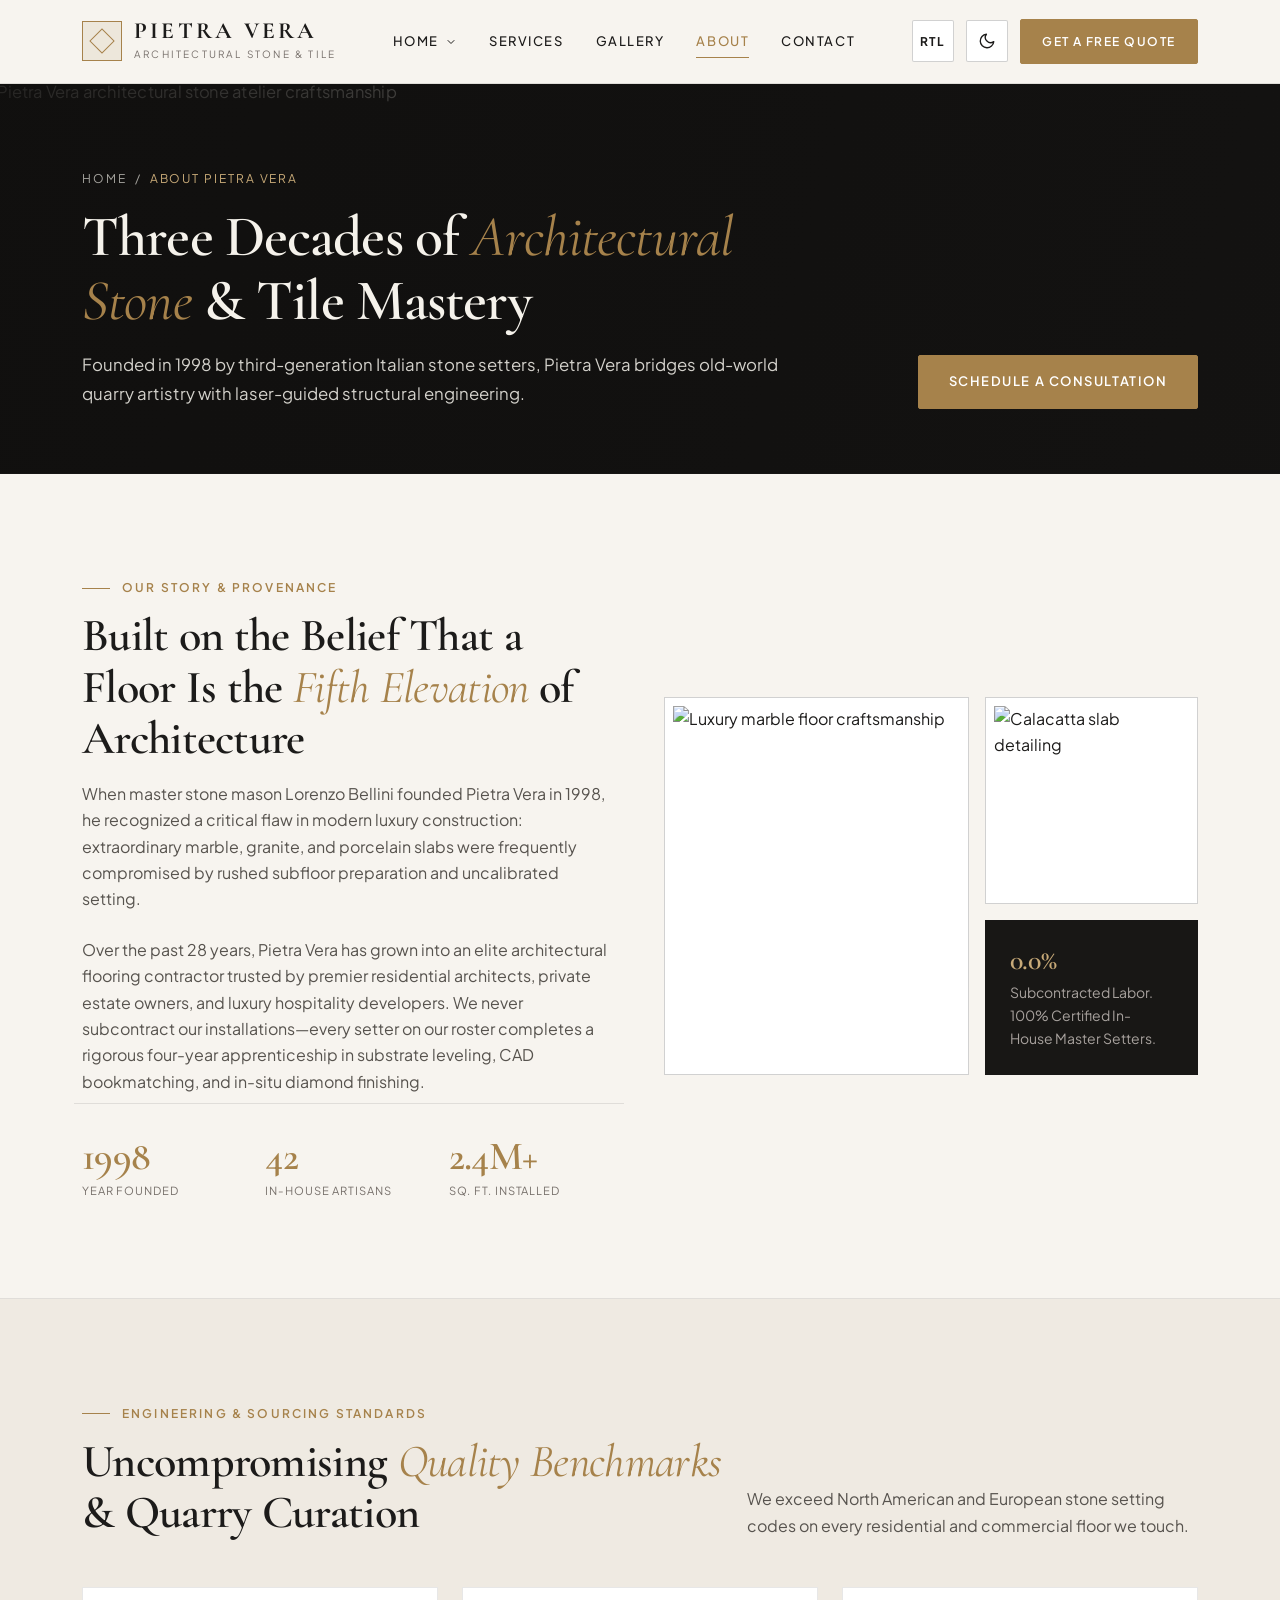
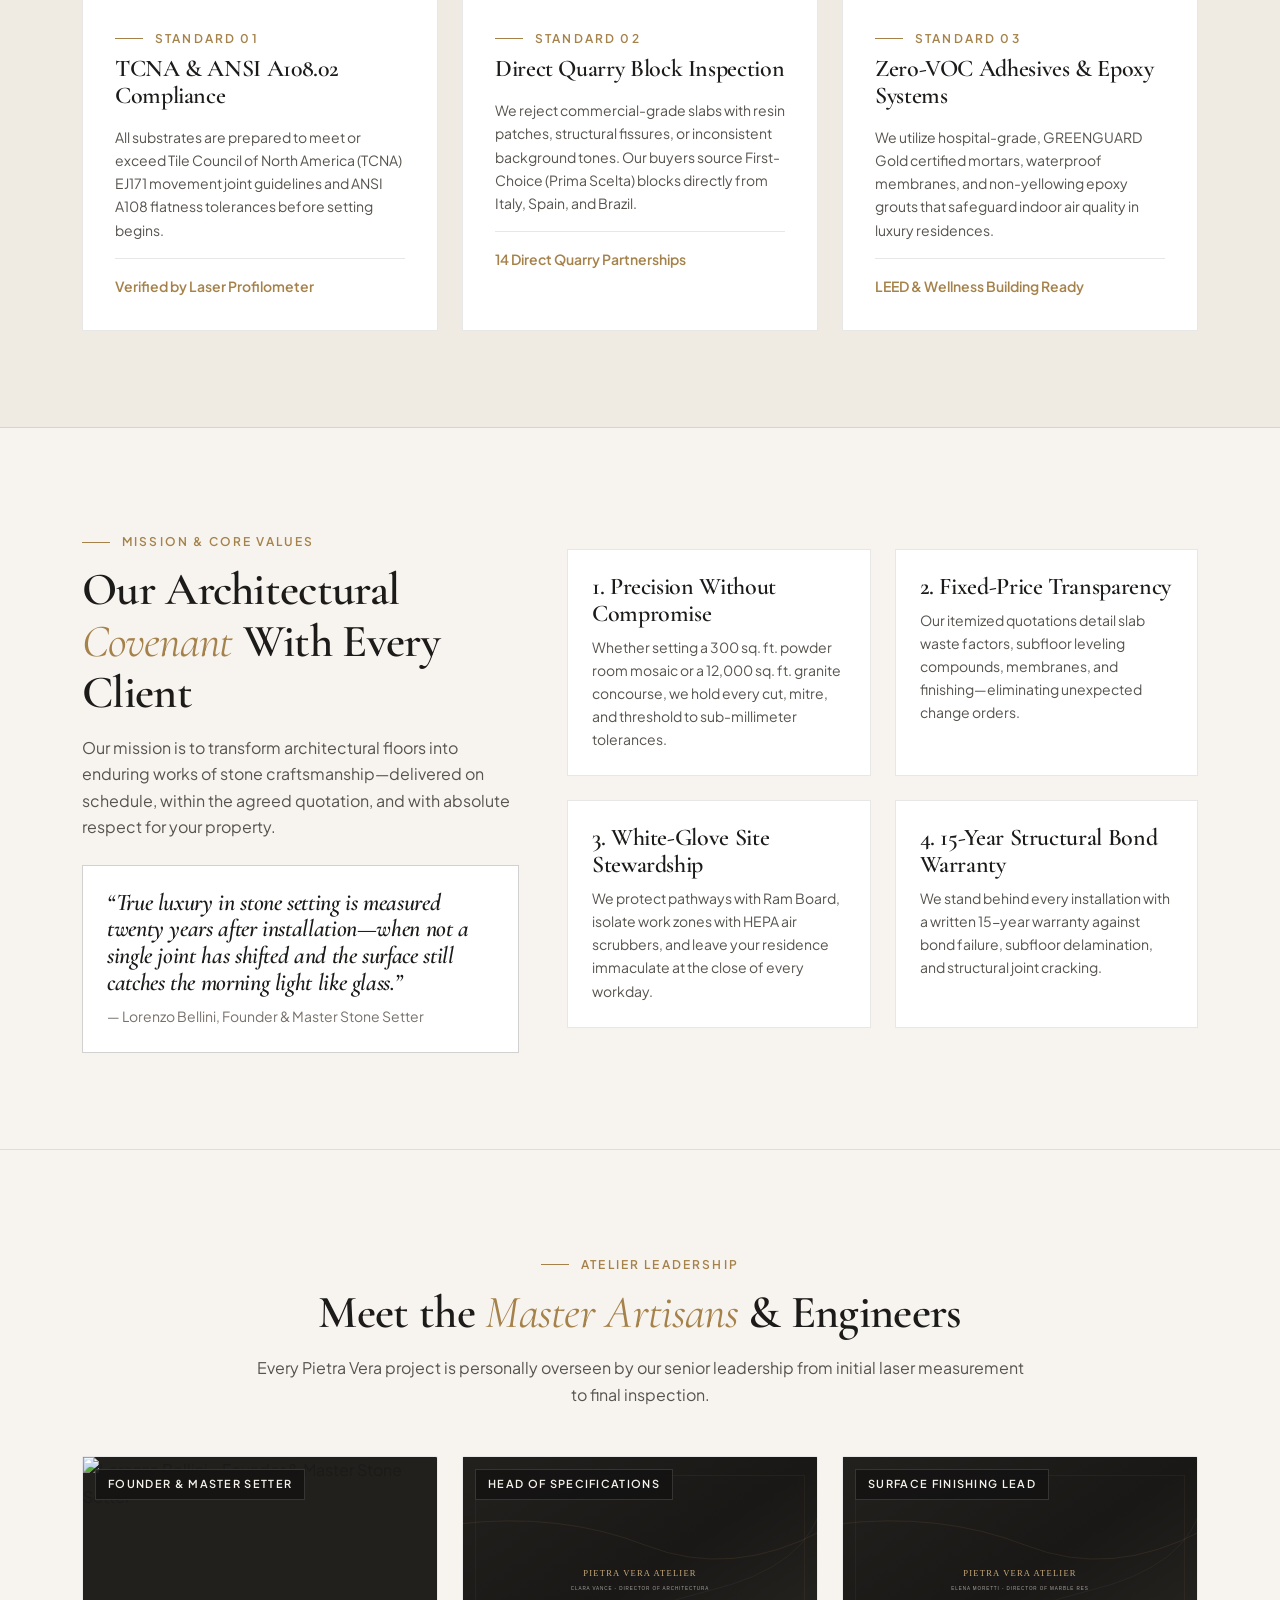
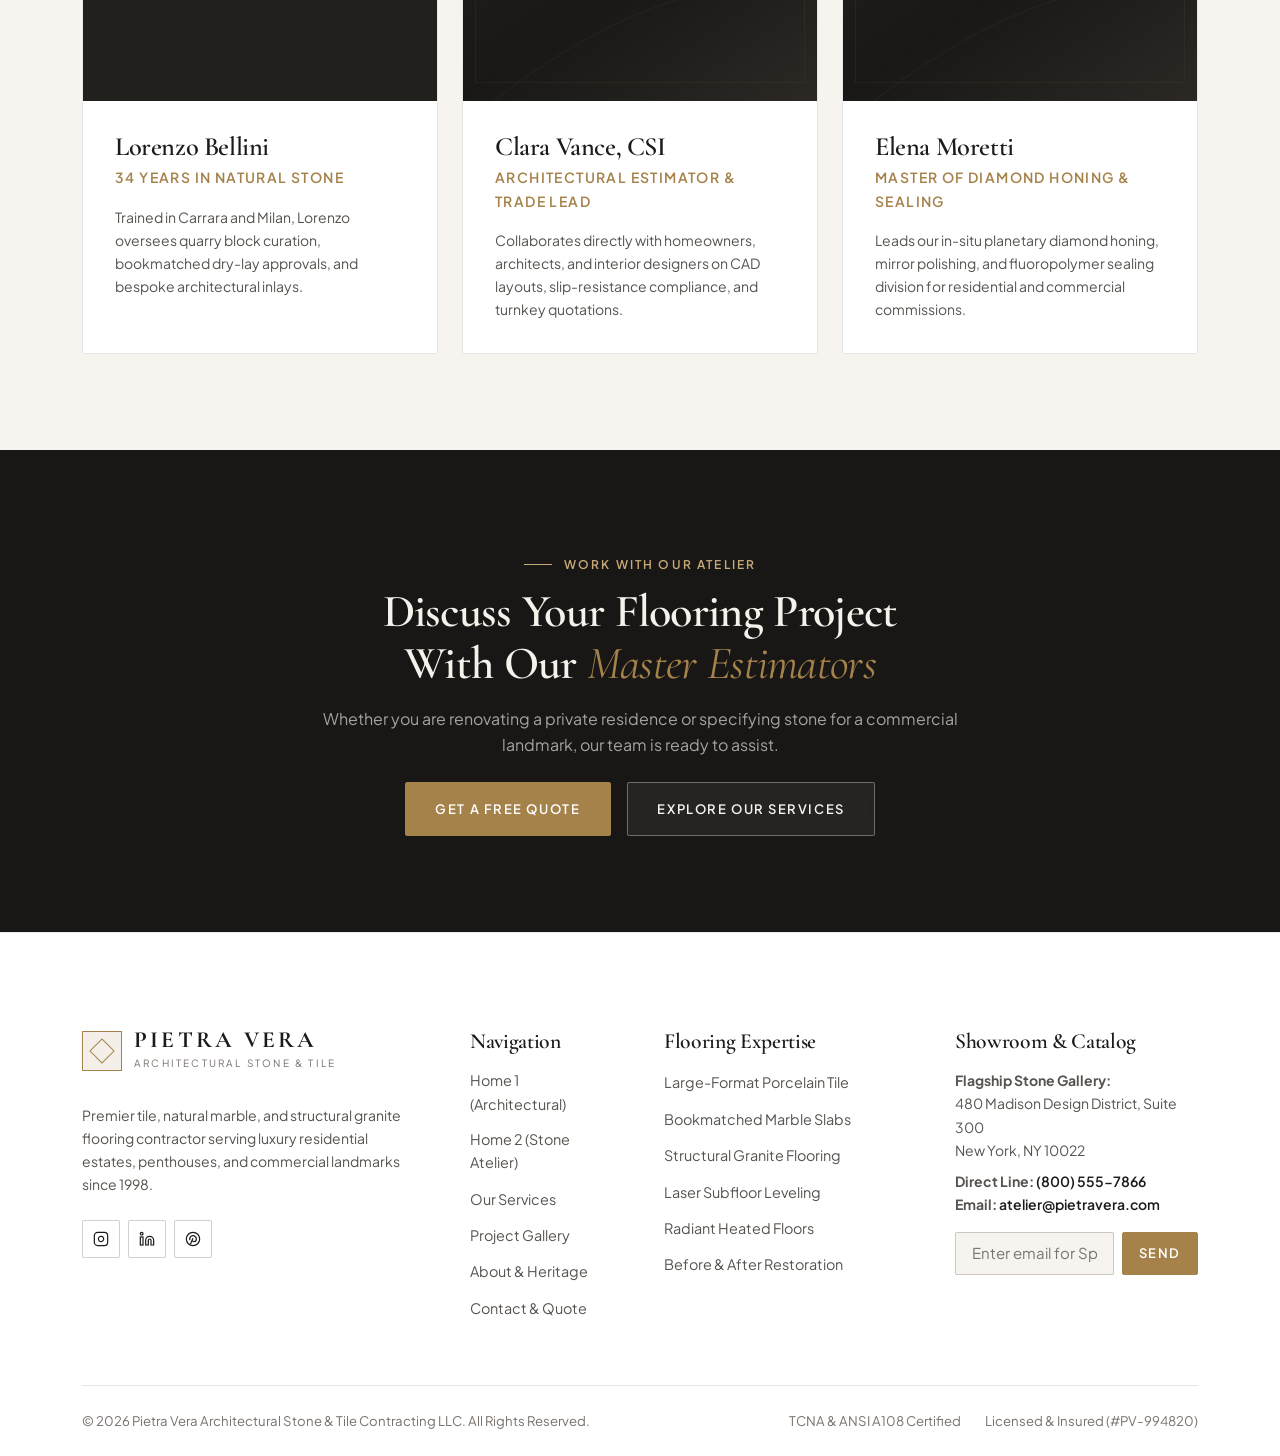
==== about.html @ 234519fe "Your commit message" ====
<!DOCTYPE html>
<html lang="en" data-theme="light" dir="ltr">
<head>
  <meta charset="UTF-8">
  <meta name="viewport" content="width=device-width, initial-scale=1.0">
  <title>About Pietra Vera | Heritage, Craftsmanship &amp; Stone Mastery</title>
  <meta name="description" content="Learn about Pietra Vera's 28-year heritage in architectural tile, natural marble, and structural granite flooring installation, quarry curation, and TCNA quality standards.">
  <link rel="icon" type="image/svg+xml" href="assets/images/favicon.svg">
  <!-- Prevent Theme & Direction Flash -->
  <script>
    (function() {
      try {
        var savedTheme = localStorage.getItem('pietra_vera_theme') || 'light';
        var savedDir = localStorage.getItem('pietra_vera_dir') || 'ltr';
        document.documentElement.setAttribute('data-theme', savedTheme);
        document.documentElement.setAttribute('dir', savedDir);
      } catch (e) {}
    })();
  </script>
  <!-- Google Fonts -->
  <link rel="preconnect" href="https://fonts.googleapis.com">
  <link rel="preconnect" href="https://fonts.gstatic.com" crossorigin>
  <link href="https://fonts.googleapis.com/css2?family=Cormorant+Garamond:ital,wght@0,400;0,500;0,600;0,700;1,400;1,600&family=Plus+Jakarta+Sans:wght@300;400;500;600;700&display=swap" rel="stylesheet">
  <!-- Bootstrap 5.3 CSS -->
  <link href="https://cdn.jsdelivr.net/npm/bootstrap@5.3.3/dist/css/bootstrap.min.css" rel="stylesheet">
  <!-- Custom Luxury Design System -->
  <link rel="stylesheet" href="assets/css/style.css">
</head>
<body>

  <!-- ========================================================================
       STICKY PREMIUM NAVIGATION BAR
       ======================================================================== -->
  <header class="site-header" id="siteHeader">
    <div class="container navbar-container">
      <a href="index.html" class="brand-logo" aria-label="Pietra Vera Home">
        <span class="brand-mark" aria-hidden="true"></span>
        <span class="brand-text">
          <span class="brand-name">Pietra Vera</span>
          <span class="brand-tagline">Architectural Stone &amp; Tile</span>
        </span>
      </a>

      <nav aria-label="Primary Navigation">
        <ul class="nav-menu-desktop">
          <li class="nav-item-custom has-dropdown">
            <button type="button" class="nav-link-custom" data-dropdown-trigger aria-expanded="false" aria-haspopup="true">
              Home
              <svg class="dropdown-chevron" width="12" height="12" viewBox="0 0 24 24" fill="none" stroke="currentColor" stroke-width="2" stroke-linecap="round" stroke-linejoin="round" aria-hidden="true"><polyline points="6 9 12 15 18 9"></polyline></svg>
            </button>
            <div class="dropdown-menu-custom" role="menu">
              <a href="index.html" class="dropdown-item-custom" role="menuitem">
                <span class="dropdown-item-badge">01</span>
                <span>
                  <span class="dropdown-item-title">Home 1 — Architectural</span>
                  <span class="dropdown-item-desc">Cinematic editorial &amp; stone showcase</span>
                </span>
              </a>
              <a href="home-2.html" class="dropdown-item-custom" role="menuitem">
                <span class="dropdown-item-badge">02</span>
                <span>
                  <span class="dropdown-item-title">Home 2 — Stone Atelier</span>
                  <span class="dropdown-item-desc">Interactive studio &amp; live cost estimator</span>
                </span>
              </a>
            </div>
          </li>
          <li class="nav-item-custom">
            <a href="services.html" class="nav-link-custom">Services</a>
          </li>
          <li class="nav-item-custom">
            <a href="gallery.html" class="nav-link-custom">Gallery</a>
          </li>
          <li class="nav-item-custom">
            <a href="about.html" class="nav-link-custom active">About</a>
          </li>
          <li class="nav-item-custom">
            <a href="contact.html" class="nav-link-custom">Contact</a>
          </li>
        </ul>
      </nav>

      <div class="navbar-actions">
        <button type="button" class="theme-toggle-btn rtl-toggle-btn header-btn-desktop" data-rtl-toggle aria-label="Toggle text direction" title="Toggle RTL / LTR layout">RTL</button>
        <button type="button" class="theme-toggle-btn header-btn-desktop" data-theme-toggle aria-label="Toggle color theme"></button>
        <a href="contact.html#quote-form" class="btn-luxury btn-luxury-primary navbar-cta header-btn-desktop">
          Get a Free Quote
        </a>
        <button type="button" class="mobile-menu-toggle" id="mobileMenuToggle" aria-expanded="false" aria-controls="mobileNavDrawer" aria-label="Open navigation menu">
          <span class="hamburger-lines" aria-hidden="true">
            <span></span>
            <span></span>
            <span></span>
          </span>
        </button>
      </div>
    </div>

    <!-- Mobile Navigation Drawer -->
    <div class="mobile-nav-drawer" id="mobileNavDrawer" role="dialog" aria-label="Mobile Navigation">
      <ul class="mobile-nav-list">
        <li class="mobile-nav-item">
          <button type="button" class="mobile-dropdown-trigger" id="mobileHomeDropdownBtn" aria-expanded="false">
            <span>Home Experiences</span>
            <svg class="dropdown-chevron" width="16" height="16" viewBox="0 0 24 24" fill="none" stroke="currentColor" stroke-width="2"><polyline points="6 9 12 15 18 9"></polyline></svg>
          </button>
          <div class="mobile-submenu" id="mobileHomeSubmenu">
            <a href="index.html" class="mobile-submenu-link">
              <span>Home 1 — Architectural Editorial</span>
              <span>01</span>
            </a>
            <a href="home-2.html" class="mobile-submenu-link">
              <span>Home 2 — Stone Atelier &amp; Studio</span>
              <span>02</span>
            </a>
          </div>
        </li>
        <li class="mobile-nav-item">
          <a href="services.html" class="mobile-nav-link">Services</a>
        </li>
        <li class="mobile-nav-item">
          <a href="gallery.html" class="mobile-nav-link">Gallery</a>
        </li>
        <li class="mobile-nav-item">
          <a href="about.html" class="mobile-nav-link active">About</a>
        </li>
        <li class="mobile-nav-item">
          <a href="contact.html" class="mobile-nav-link">Contact</a>
        </li>
      </ul>
      <!-- Mobile & Tablet Menu Action Controls (Moved from Header) -->
      <div class="mobile-menu-actions">
        <div class="mobile-menu-toggles-row">
          <span class="mobile-toggles-label">Preferences</span>
          <div class="mobile-menu-toggles-group">
            <button type="button" class="theme-toggle-btn rtl-toggle-btn" data-rtl-toggle aria-label="Toggle text direction" title="Toggle RTL / LTR layout">RTL</button>
            <button type="button" class="theme-toggle-btn" data-theme-toggle aria-label="Toggle color theme"></button>
          </div>
        </div>
        <a href="contact.html#quote-form" class="btn-luxury btn-luxury-primary w-100 mobile-menu-quote-btn">
          Get a Free Quote
        </a>
      </div>
    </div>
  </header>

  <main>
    <!-- ======================================================================
         1. ABOUT ARCHITECTURAL HERO BANNER
         ====================================================================== -->
    <section class="page-hero-banner">
      <div class="hero-bg-media">
        <img src="https://images.unsplash.com/photo-1600607687939-ce8a6c25118c?auto=format&fit=crop&w=1920&q=85" alt="Pietra Vera architectural stone atelier craftsmanship" fetchpriority="high">
      </div>
      <div class="hero-bg-overlay"></div>

      <div class="container position-relative" style="z-index: 2;">
        <nav class="breadcrumb-luxury" aria-label="Breadcrumb">
          <a href="index.html">Home</a>
          <span>/</span>
          <span style="color: var(--accent-light);">About Pietra Vera</span>
        </nav>
        <div class="row align-items-end justify-content-between g-4">
          <div class="col-lg-8">
            <h1 class="mb-3">
              Three Decades of <span class="italic-accent">Architectural Stone</span> &amp; Tile Mastery
            </h1>
            <p class="hero-lead mb-0">
              Founded in 1998 by third-generation Italian stone setters, Pietra Vera bridges old-world quarry artistry with laser-guided structural engineering.
            </p>
          </div>
          <div class="col-lg-4 text-lg-end">
            <a href="contact.html#quote-form" class="btn-luxury btn-luxury-primary">
              Schedule a Consultation
            </a>
          </div>
        </div>
      </div>
    </section>

    <!-- ======================================================================
         2. COMPANY OVERVIEW & HERITAGE STORY
         ====================================================================== -->
    <section class="section-padding border-bottom-subtle">
      <div class="container">
        <div class="row g-5 align-items-center">
          <div class="col-lg-6" data-gsap-reveal>
            <span class="eyebrow">Our Story &amp; Provenance</span>
            <h2 class="section-title">
              Built on the Belief That a Floor Is the <span class="italic-accent">Fifth Elevation</span> of Architecture
            </h2>
            <p class="text-secondary mb-4">
              When master stone mason Lorenzo Bellini founded Pietra Vera in 1998, he recognized a critical flaw in modern luxury construction: extraordinary marble, granite, and porcelain slabs were frequently compromised by rushed subfloor preparation and uncalibrated setting.
            </p>
            <p class="text-secondary mb-4">
              Over the past 28 years, Pietra Vera has grown into an elite architectural flooring contractor trusted by premier residential architects, private estate owners, and luxury hospitality developers. We never subcontract our installations—every setter on our roster completes a rigorous four-year apprenticeship in substrate leveling, CAD bookmatching, and in-situ diamond finishing.
            </p>

            <div class="row g-3 pt-3 border-top" style="border-color: var(--border-color) !important;">
              <div class="col-4">
                <strong class="font-serif fs-1 d-block" style="color: var(--accent-primary); line-height: 1;">1998</strong>
                <span class="small text-muted text-uppercase" style="font-size: 0.7rem; letter-spacing: 0.08em;">Year Founded</span>
              </div>
              <div class="col-4">
                <strong class="font-serif fs-1 d-block" style="color: var(--accent-primary); line-height: 1;">42</strong>
                <span class="small text-muted text-uppercase" style="font-size: 0.7rem; letter-spacing: 0.08em;">In-House Artisans</span>
              </div>
              <div class="col-4">
                <strong class="font-serif fs-1 d-block" style="color: var(--accent-primary); line-height: 1;">2.4M+</strong>
                <span class="small text-muted text-uppercase" style="font-size: 0.7rem; letter-spacing: 0.08em;">Sq. Ft. Installed</span>
              </div>
            </div>
          </div>

          <div class="col-lg-6" data-gsap-reveal>
            <div class="row g-3">
              <div class="col-7">
                <div class="border p-2 h-100" style="background-color: var(--bg-surface); border-color: var(--border-strong) !important;">
                  <img src="https://images.unsplash.com/photo-1600585154340-be6161a56a0c?auto=format&fit=crop&w=900&q=85" alt="Luxury marble floor craftsmanship" class="w-100 h-100" style="object-fit: cover; min-height: 360px;">
                </div>
              </div>
              <div class="col-5 d-flex flex-column gap-3">
                <div class="border p-2 flex-grow-1" style="background-color: var(--bg-surface); border-color: var(--border-strong) !important;">
                  <img src="https://images.unsplash.com/photo-1600566753190-17f0baa2a6c3?auto=format&fit=crop&w=600&q=80" alt="Calacatta slab detailing" class="w-100 h-100" style="object-fit: cover;">
                </div>
                <div class="p-4 border" style="background-color: var(--bg-dark-section); color: #F5F2EB; border-color: var(--border-strong) !important;">
                  <span class="font-serif fs-3 d-block mb-1" style="color: var(--accent-light);">0.0%</span>
                  <span class="small d-block" style="color: #A8A29E;">Subcontracted Labor. 100% Certified In-House Master Setters.</span>
                </div>
              </div>
            </div>
          </div>
        </div>
      </div>
    </section>

    <!-- ======================================================================
         3. QUALITY STANDARDS, MATERIALS & QUARRY EXPERTISE
         ====================================================================== -->
    <section class="section-padding bg-secondary-surface border-bottom-subtle">
      <div class="container">
        <div class="row align-items-end justify-content-between mb-5 g-4">
          <div class="col-lg-7" data-gsap-reveal>
            <span class="eyebrow">Engineering &amp; Sourcing Standards</span>
            <h2 class="section-title mb-0">
              Uncompromising <span class="italic-accent">Quality Benchmarks</span> &amp; Quarry Curation
            </h2>
          </div>
          <div class="col-lg-5" data-gsap-reveal>
            <p class="section-subtitle mb-0">
              We exceed North American and European stone setting codes on every residential and commercial floor we touch.
            </p>
          </div>
        </div>

        <div class="row g-4 row-cards-2col">
          <div class="col-lg-4 col-md-6" data-gsap-reveal>
            <div class="process-step-card">
              <span class="eyebrow mb-2">Standard 01</span>
              <h3 class="h4 font-serif mb-3">TCNA &amp; ANSI A108.02 Compliance</h3>
              <p class="small text-secondary mb-3">
                All substrates are prepared to meet or exceed Tile Council of North America (TCNA) EJ171 movement joint guidelines and ANSI A108 flatness tolerances before setting begins.
              </p>
              <div class="pt-3 border-top small fw-semibold" style="border-color: var(--border-color) !important; color: var(--accent-primary);">
                Verified by Laser Profilometer
              </div>
            </div>
          </div>

          <div class="col-lg-4 col-md-6" data-gsap-reveal>
            <div class="process-step-card">
              <span class="eyebrow mb-2">Standard 02</span>
              <h3 class="h4 font-serif mb-3">Direct Quarry Block Inspection</h3>
              <p class="small text-secondary mb-3">
                We reject commercial-grade slabs with resin patches, structural fissures, or inconsistent background tones. Our buyers source First-Choice (Prima Scelta) blocks directly from Italy, Spain, and Brazil.
              </p>
              <div class="pt-3 border-top small fw-semibold" style="border-color: var(--border-color) !important; color: var(--accent-primary);">
                14 Direct Quarry Partnerships
              </div>
            </div>
          </div>

          <div class="col-lg-4 col-md-12" data-gsap-reveal>
            <div class="process-step-card">
              <span class="eyebrow mb-2">Standard 03</span>
              <h3 class="h4 font-serif mb-3">Zero-VOC Adhesives &amp; Epoxy Systems</h3>
              <p class="small text-secondary mb-3">
                We utilize hospital-grade, GREENGUARD Gold certified mortars, waterproof membranes, and non-yellowing epoxy grouts that safeguard indoor air quality in luxury residences.
              </p>
              <div class="pt-3 border-top small fw-semibold" style="border-color: var(--border-color) !important; color: var(--accent-primary);">
                LEED &amp; Wellness Building Ready
              </div>
            </div>
          </div>
        </div>
      </div>
    </section>

    <!-- ======================================================================
         4. MISSION, CORE VALUES & WHY CUSTOMERS TRUST US
         ====================================================================== -->
    <section class="section-padding border-bottom-subtle">
      <div class="container">
        <div class="row g-5 align-items-center">
          <div class="col-lg-5" data-gsap-reveal>
            <span class="eyebrow">Mission &amp; Core Values</span>
            <h2 class="section-title">
              Our Architectural <span class="italic-accent">Covenant</span> With Every Client
            </h2>
            <p class="text-secondary mb-4">
              Our mission is to transform architectural floors into enduring works of stone craftsmanship—delivered on schedule, within the agreed quotation, and with absolute respect for your property.
            </p>
            <div class="p-4 border" style="background-color: var(--bg-surface); border-color: var(--border-strong) !important;">
              <blockquote class="font-serif fs-4 fst-italic mb-2">
                &ldquo;True luxury in stone setting is measured twenty years after installation—when not a single joint has shifted and the surface still catches the morning light like glass.&rdquo;
              </blockquote>
              <cite class="small text-muted d-block fst-normal">&mdash; Lorenzo Bellini, Founder &amp; Master Stone Setter</cite>
            </div>
          </div>

          <div class="col-lg-7">
            <div class="row g-4 row-cards-2col">
              <div class="col-md-6" data-gsap-reveal>
                <div class="p-4 border h-100" style="background-color: var(--bg-surface); border-color: var(--border-color) !important;">
                  <h3 class="h4 font-serif mb-2">1. Precision Without Compromise</h3>
                  <p class="small text-secondary mb-0">
                    Whether setting a 300 sq. ft. powder room mosaic or a 12,000 sq. ft. granite concourse, we hold every cut, mitre, and threshold to sub-millimeter tolerances.
                  </p>
                </div>
              </div>

              <div class="col-md-6" data-gsap-reveal>
                <div class="p-4 border h-100" style="background-color: var(--bg-surface); border-color: var(--border-color) !important;">
                  <h3 class="h4 font-serif mb-2">2. Fixed-Price Transparency</h3>
                  <p class="small text-secondary mb-0">
                    Our itemized quotations detail slab waste factors, subfloor leveling compounds, membranes, and finishing—eliminating unexpected change orders.
                  </p>
                </div>
              </div>

              <div class="col-md-6" data-gsap-reveal>
                <div class="p-4 border h-100" style="background-color: var(--bg-surface); border-color: var(--border-color) !important;">
                  <h3 class="h4 font-serif mb-2">3. White-Glove Site Stewardship</h3>
                  <p class="small text-secondary mb-0">
                    We protect pathways with Ram Board, isolate work zones with HEPA air scrubbers, and leave your residence immaculate at the close of every workday.
                  </p>
                </div>
              </div>

              <div class="col-md-6" data-gsap-reveal>
                <div class="p-4 border h-100" style="background-color: var(--bg-surface); border-color: var(--border-color) !important;">
                  <h3 class="h4 font-serif mb-2">4. 15-Year Structural Bond Warranty</h3>
                  <p class="small text-secondary mb-0">
                    We stand behind every installation with a written 15-year warranty against bond failure, subfloor delamination, and structural joint cracking.
                  </p>
                </div>
              </div>
            </div>
          </div>
        </div>
      </div>
    </section>

    <!-- ======================================================================
         5. LEADERSHIP & MASTER ARTISANS
         ====================================================================== -->
    <section class="section-padding">
      <div class="container">
        <div class="text-center mx-auto mb-5" style="max-width: 64ch;" data-gsap-reveal>
          <span class="eyebrow">Atelier Leadership</span>
          <h2 class="section-title">
            Meet the <span class="italic-accent">Master Artisans</span> &amp; Engineers
          </h2>
          <p class="section-subtitle mx-auto">
            Every Pietra Vera project is personally overseen by our senior leadership from initial laser measurement to final inspection.
          </p>
        </div>

        <div class="row g-4 row-cards-2col">
          <div class="col-lg-4 col-md-6" data-gsap-reveal>
            <div class="architectural-card">
              <div class="card-media-wrap">
                <img src="https://images.unsplash.com/photo-1560250097-0b93528c311a?auto=format&fit=crop&w=800&q=80" alt="Lorenzo Bellini - Founder & Master Stone Setter" loading="lazy">
                <span class="card-tag-badge">Founder &amp; Master Setter</span>
              </div>
              <div class="card-body-luxury">
                <h3 class="card-title-luxury mb-1">Lorenzo Bellini</h3>
                <span class="small text-uppercase fw-semibold d-block mb-3" style="letter-spacing: 0.1em; color: var(--accent-primary);">34 Years in Natural Stone</span>
                <p class="small text-secondary mb-0">
                  Trained in Carrara and Milan, Lorenzo oversees quarry block curation, bookmatched dry-lay approvals, and bespoke architectural inlays.
                </p>
              </div>
            </div>
          </div>

          <div class="col-lg-4 col-md-6" data-gsap-reveal>
            <div class="architectural-card">
              <div class="card-media-wrap">
                <img src="https://images.unsplash.com/photo-1573496359142-b8d87734a5a2?auto=format&fit=crop&w=800&q=80" alt="Clara Vance - Director of Architectural Specifications" loading="lazy">
                <span class="card-tag-badge">Head of Specifications</span>
              </div>
              <div class="card-body-luxury">
                <h3 class="card-title-luxury mb-1">Clara Vance, CSI</h3>
                <span class="small text-uppercase fw-semibold d-block mb-3" style="letter-spacing: 0.1em; color: var(--accent-primary);">Architectural Estimator &amp; Trade Lead</span>
                <p class="small text-secondary mb-0">
                  Collaborates directly with homeowners, architects, and interior designers on CAD layouts, slip-resistance compliance, and turnkey quotations.
                </p>
              </div>
            </div>
          </div>

          <div class="col-lg-4 col-md-12" data-gsap-reveal>
            <div class="architectural-card">
              <div class="card-media-wrap">
                <img src="https://images.unsplash.com/photo-1534528741775-53994a69daeb?auto=format&fit=crop&w=800&q=80" alt="Elena Moretti - Director of Marble Restoration & Finishing" loading="lazy">
                <span class="card-tag-badge">Surface Finishing Lead</span>
              </div>
              <div class="card-body-luxury">
                <h3 class="card-title-luxury mb-1">Elena Moretti</h3>
                <span class="small text-uppercase fw-semibold d-block mb-3" style="letter-spacing: 0.1em; color: var(--accent-primary);">Master of Diamond Honing &amp; Sealing</span>
                <p class="small text-secondary mb-0">
                  Leads our in-situ planetary diamond honing, mirror polishing, and fluoropolymer sealing division for residential and commercial commissions.
                </p>
              </div>
            </div>
          </div>
        </div>
      </div>
    </section>

    <!-- ======================================================================
         6. FINAL CALL TO ACTION
         ====================================================================== -->
    <section class="section-padding bg-dark-architectural">
      <div class="container text-center">
        <span class="eyebrow eyebrow-light">Work With Our Atelier</span>
        <h2 class="section-title mx-auto mb-3" style="max-width: 24ch;">
          Discuss Your Flooring Project With Our <span class="italic-accent">Master Estimators</span>
        </h2>
        <p class="mx-auto mb-4" style="color: var(--text-on-dark-muted); max-width: 58ch;">
          Whether you are renovating a private residence or specifying stone for a commercial landmark, our team is ready to assist.
        </p>
        <div class="d-flex flex-wrap justify-content-center gap-3">
          <a href="contact.html#quote-form" class="btn-luxury btn-luxury-primary">
            Get a Free Quote
          </a>
          <a href="services.html" class="btn-luxury btn-luxury-light-outline">
            Explore Our Services
          </a>
        </div>
      </div>
    </section>
  </main>

  <!-- ========================================================================
       PROFESSIONAL MULTI-COLUMN FOOTER
       ======================================================================== -->
  <footer class="site-footer">
    <div class="container">
      <div class="row g-5">
        <div class="col-lg-4 col-md-6">
          <a href="index.html" class="brand-logo mb-3">
            <span class="brand-mark" aria-hidden="true"></span>
            <span class="brand-text">
              <span class="brand-name">Pietra Vera</span>
              <span class="brand-tagline">Architectural Stone &amp; Tile</span>
            </span>
          </a>
          <p class="small mt-3 mb-4 footer-info-text" style="max-width: 36ch;">
            Premier tile, natural marble, and structural granite flooring contractor serving luxury residential estates, penthouses, and commercial landmarks since 1998.
          </p>
          <div class="d-flex gap-2">
            <a href="https://instagram.com" target="_blank" rel="noopener noreferrer" class="social-icon-link" aria-label="Instagram">
              <svg width="16" height="16" viewBox="0 0 24 24" fill="none" stroke="currentColor" stroke-width="1.8"><rect x="2" y="2" width="20" height="20" rx="5" ry="5"></rect><path d="M16 11.37A4 4 0 1 1 12.63 8 4 4 0 0 1 16 11.37z"></path><line x1="17.5" y1="6.5" x2="17.51" y2="6.5"></line></svg>
            </a>
            <a href="https://linkedin.com" target="_blank" rel="noopener noreferrer" class="social-icon-link" aria-label="LinkedIn">
              <svg width="16" height="16" viewBox="0 0 24 24" fill="none" stroke="currentColor" stroke-width="1.8"><path d="M16 8a6 6 0 0 1 6 6v7h-4v-7a2 2 0 0 0-2-2 2 2 0 0 0-2 2v7h-4v-7a6 6 0 0 1 6-6z"></path><rect x="2" y="9" width="4" height="12"></rect><circle cx="4" cy="4" r="2"></circle></svg>
            </a>
            <a href="https://pinterest.com" target="_blank" rel="noopener noreferrer" class="social-icon-link" aria-label="Pinterest">
              <svg width="16" height="16" viewBox="0 0 24 24" fill="none" stroke="currentColor" stroke-width="1.8"><circle cx="12" cy="12" r="10"></circle><path d="M8 20l4-9"></path><path d="M10.7 14c.437 1.263 1.43 2 2.55 2c2.071 0 3.75-1.554 3.75-4a5 5 0 1 0-9.7 1.7"></path></svg>
            </a>
          </div>
        </div>

        <div class="col-lg-2 col-md-6 col-6">
          <h4 class="footer-heading">Navigation</h4>
          <ul class="footer-links-list">
            <li><a href="index.html">Home 1 (Architectural)</a></li>
            <li><a href="home-2.html">Home 2 (Stone Atelier)</a></li>
            <li><a href="services.html">Our Services</a></li>
            <li><a href="gallery.html">Project Gallery</a></li>
            <li><a href="about.html">About &amp; Heritage</a></li>
            <li><a href="contact.html">Contact &amp; Quote</a></li>
          </ul>
        </div>

        <div class="col-lg-3 col-md-6 col-6">
          <h4 class="footer-heading">Flooring Expertise</h4>
          <ul class="footer-links-list">
            <li><a href="services.html#tile-flooring">Large-Format Porcelain Tile</a></li>
            <li><a href="services.html#marble-flooring">Bookmatched Marble Slabs</a></li>
            <li><a href="services.html#granite-flooring">Structural Granite Flooring</a></li>
            <li><a href="services.html#installation-process">Laser Subfloor Leveling</a></li>
            <li><a href="services.html#commercial-residential">Radiant Heated Floors</a></li>
            <li><a href="gallery.html#transformations">Before &amp; After Restoration</a></li>
          </ul>
        </div>

        <div class="col-lg-3 col-md-6">
          <h4 class="footer-heading">Showroom &amp; Catalog</h4>
          <p class="small mb-2 footer-info-text">
            <strong>Flagship Stone Gallery:</strong><br>
            480 Madison Design District, Suite 300<br>
            New York, NY 10022
          </p>
          <p class="small mb-3 footer-info-text">
            <strong>Direct Line:</strong> <a href="tel:+18005557866" class="footer-accent-link">(800) 555-7866</a><br>
            <strong>Email:</strong> <a href="mailto:atelier@pietravera.com" class="footer-accent-link">atelier@pietravera.com</a>
          </p>
          <form class="footer-subscribe-form" novalidate>
            <label for="footerEmail5" class="visually-hidden">Email address for Stone Catalog</label>
            <div class="d-flex gap-2">
              <input type="email" id="footerEmail5" class="form-control-luxury footer-input-field py-2 px-3 small" placeholder="Enter email for Spec Book" required>
              <button type="submit" class="btn-luxury btn-luxury-primary py-2 px-3">Send</button>
            </div>
            <div class="footer-form-feedback small mt-2" style="display: none;"></div>
          </form>
        </div>
      </div>

      <div class="footer-bottom d-flex flex-wrap align-items-center justify-content-between gap-3">
        <div>
          &copy; 2026 Pietra Vera Architectural Stone &amp; Tile Contracting LLC. All Rights Reserved.
        </div>
        <div class="d-flex gap-4">
          <a href="about.html">TCNA &amp; ANSI A108 Certified</a>
          <a href="contact.html">Licensed &amp; Insured (#PV-994820)</a>
        </div>
      </div>
    </div>
  </footer>

  <button type="button" class="back-to-top-btn" id="backToTopBtn" aria-label="Scroll back to top">
    <svg width="20" height="20" viewBox="0 0 24 24" fill="none" stroke="currentColor" stroke-width="2.2"><polyline points="18 15 12 9 6 15"></polyline></svg>
  </button>

  <script src="https://cdn.jsdelivr.net/npm/bootstrap@5.3.3/dist/js/bootstrap.bundle.min.js"></script>
  <script src="https://cdnjs.cloudflare.com/ajax/libs/gsap/3.12.5/gsap.min.js"></script>
  <script src="https://cdnjs.cloudflare.com/ajax/libs/gsap/3.12.5/ScrollTrigger.min.js"></script>
  <script src="assets/js/main.js"></script>
</body>
</html>
---- assets/css/style.css ----
/* ==========================================================================
   PIETRA VERA — Architectural Tile, Marble & Granite Flooring
   Premium Commercial Website Template Design System
   Bootstrap 5 + Custom Luxury Editorial Architecture
   ========================================================================== */

:root {
  /* Color Palette — Light Mode (Warm Ivory, Marble White, Charcoal, Deep Stone) */
  --bg-primary: #F7F4EF;
  --bg-secondary: #EFEAE2;
  --bg-surface: #FFFFFF;
  --bg-elevated: #FAF8F5;
  --bg-glass: rgba(247, 244, 239, 0.86);
  --bg-glass-Strong: rgba(255, 255, 255, 0.94);
  --bg-dark-section: #181715;
  --bg-dark-card: #22201D;

  /* Text Colors */
  --text-primary: #1C1B1A;
  --text-secondary: #57534E;
  --text-muted: #78716C;
  --text-on-dark: #F5F2EB;
  --text-on-dark-muted: #A8A29E;

  /* Accent Colors — Muted Bronze & Warm Champagne */
  --accent-primary: #A6824B;
  --accent-hover: #8C6B38;
  --accent-light: #C8AA78;
  --accent-subtle: rgba(166, 130, 75, 0.12);
  --accent-border: rgba(166, 130, 75, 0.35);

  /* Borders & Dividers */
  --border-color: rgba(28, 27, 26, 0.1);
  --border-strong: rgba(28, 27, 26, 0.2);
  --border-on-dark: rgba(245, 242, 235, 0.12);

  /* Shadows */
  --shadow-xs: 0 2px 8px rgba(24, 23, 21, 0.04);
  --shadow-sm: 0 8px 24px rgba(24, 23, 21, 0.06);
  --shadow-md: 0 16px 40px rgba(24, 23, 21, 0.09);
  --shadow-lg: 0 24px 64px rgba(24, 23, 21, 0.14);

  /* Typography */
  --font-heading: 'Cormorant Garamond', Georgia, serif;
  --font-body: 'Plus Jakarta Sans', -apple-system, BlinkMacSystemFont, sans-serif;

  /* 4px / 8px Spacing Scale */
  --space-1: 0.25rem;  /* 4px */
  --space-2: 0.5rem;   /* 8px */
  --space-3: 0.75rem;  /* 12px */
  --space-4: 1rem;     /* 16px */
  --space-5: 1.5rem;   /* 24px */
  --space-6: 2rem;     /* 32px */
  --space-7: 2.5rem;   /* 40px */
  --space-8: 3rem;     /* 48px */
  --space-9: 4rem;     /* 64px */
  --space-10: 5rem;    /* 80px */
  --space-11: 6rem;    /* 96px */
  --space-12: 7.5rem;  /* 120px */

  /* Transitions & Radius */
  --ease-out-expo: cubic-bezier(0.16, 1, 0.3, 1);
  --transition-fast: 0.2s cubic-bezier(0.16, 1, 0.3, 1);
  --transition-base: 0.35s cubic-bezier(0.16, 1, 0.3, 1);
  --transition-slow: 0.6s cubic-bezier(0.16, 1, 0.3, 1);
  --radius-xs: 2px;
  --radius-sm: 4px;
  --radius-md: 8px;
  --radius-lg: 12px;
  --navbar-height: 84px;
}

/* Dark Theme Overrides */
[data-theme="dark"] {
  --bg-primary: #121110;
  --bg-secondary: #1A1917;
  --bg-surface: #1F1E1B;
  --bg-elevated: #262421;
  --bg-glass: rgba(18, 17, 16, 0.88);
  --bg-glass-Strong: rgba(31, 30, 27, 0.96);
  --bg-dark-section: #0B0A09;
  --bg-dark-card: #181715;

  --text-primary: #F5F2EB;
  --text-secondary: #C7C2B8;
  --text-muted: #969086;
  --text-on-dark: #F5F2EB;
  --text-on-dark-muted: #A8A29E;

  --accent-primary: #C8A46B;
  --accent-hover: #DAB982;
  --accent-light: #E2C799;
  --accent-subtle: rgba(200, 164, 107, 0.14);
  --accent-border: rgba(200, 164, 107, 0.4);

  --border-color: rgba(245, 242, 235, 0.1);
  --border-strong: rgba(245, 242, 235, 0.22);

  --shadow-xs: 0 2px 8px rgba(0, 0, 0, 0.25);
  --shadow-sm: 0 8px 24px rgba(0, 0, 0, 0.35);
  --shadow-md: 0 16px 40px rgba(0, 0, 0, 0.45);
  --shadow-lg: 0 24px 64px rgba(0, 0, 0, 0.6);
}

/* ==========================================================================
   1. BASE & RESET
   ========================================================================== */
*, *::before, *::after {
  box-sizing: border-box;
}

html {
  scroll-behavior: smooth;
  scroll-padding-top: calc(var(--navbar-height) + 16px);
  overflow-x: hidden;
}

body {
  font-family: var(--font-body);
  font-size: 1rem;
  line-height: 1.65;
  color: var(--text-primary);
  background-color: var(--bg-primary);
  margin: 0;
  padding: 0;
  padding-top: var(--navbar-height);
  overflow-x: hidden;
  -webkit-font-smoothing: antialiased;
  -moz-osx-font-smoothing: grayscale;
  transition: background-color 0.3s ease, color 0.3s ease;
}

main {
  overflow-x: clip;
}

img {
  max-width: 100%;
  height: auto;
  display: block;
}

a {
  color: inherit;
  text-decoration: none;
  transition: color var(--transition-fast);
}

ul, ol {
  padding-left: 0;
  margin-bottom: 0;
  list-style: none;
}

/* Selection styling */
::selection {
  background-color: var(--accent-primary);
  color: #FFFFFF;
}

/* ==========================================================================
   2. TYPOGRAPHY & EDITORIAL HIERARCHY
   ========================================================================== */
h1, h2, h3, h4, h5, h6,
.font-serif {
  font-family: var(--font-heading);
  color: var(--text-primary);
  font-weight: 600;
  line-height: 1.12;
  letter-spacing: -0.015em;
  margin-top: 0;
}

.display-hero {
  font-size: clamp(2.6rem, 5.2vw, 4.75rem);
  font-weight: 600;
  line-height: 1.06;
  letter-spacing: -0.02em;
}

.section-title {
  font-size: clamp(2rem, 3.6vw, 3.25rem);
  font-weight: 600;
  line-height: 1.12;
  margin-bottom: var(--space-4);
}

.section-subtitle {
  font-size: clamp(1rem, 1.15vw, 1.125rem);
  color: var(--text-secondary);
  line-height: 1.7;
  max-width: 64ch;
}

.eyebrow {
  display: inline-flex;
  align-items: center;
  gap: var(--space-3);
  font-family: var(--font-body);
  font-size: 0.75rem;
  font-weight: 600;
  text-transform: uppercase;
  letter-spacing: 0.18em;
  color: var(--accent-primary);
  margin-bottom: var(--space-3);
}

.eyebrow::before {
  content: "";
  display: inline-block;
  width: 28px;
  height: 1px;
  background-color: var(--accent-primary);
}

.eyebrow-light {
  color: var(--accent-light);
}

.eyebrow-light::before {
  background-color: var(--accent-light);
}

.italic-accent {
  font-style: italic;
  font-weight: 400;
  color: var(--accent-primary);
}

.text-on-dark .italic-accent {
  color: var(--accent-light);
}

/* ==========================================================================
   3. BUTTONS & INTERACTIVE CONTROLS
   ========================================================================== */
.btn-luxury {
  display: inline-flex;
  align-items: center;
  justify-content: center;
  gap: var(--space-2);
  font-family: var(--font-body);
  font-size: 0.8125rem;
  font-weight: 600;
  text-transform: uppercase;
  letter-spacing: 0.12em;
  padding: 0.95rem 1.85rem;
  border-radius: var(--radius-xs);
  border: 1px solid transparent;
  cursor: pointer;
  transition: all var(--transition-base);
  position: relative;
  white-space: nowrap;
}

.btn-luxury-primary {
  background-color: var(--accent-primary);
  color: #FFFFFF !important;
  border-color: var(--accent-primary);
}

[data-theme="dark"] .btn-luxury-primary {
  color: #121110 !important;
}

.btn-luxury-primary:hover,
.btn-luxury-primary:focus-visible {
  background-color: var(--accent-hover);
  border-color: var(--accent-hover);
  transform: translateY(-2px);
  box-shadow: 0 10px 24px rgba(166, 130, 75, 0.28);
}

.btn-luxury-dark {
  background-color: var(--text-primary);
  color: var(--bg-primary) !important;
  border-color: var(--text-primary);
}

.btn-luxury-dark:hover,
.btn-luxury-dark:focus-visible {
  background-color: var(--accent-primary);
  border-color: var(--accent-primary);
  color: #FFFFFF !important;
  transform: translateY(-2px);
}

.btn-luxury-outline {
  background-color: transparent;
  color: var(--text-primary) !important;
  border-color: var(--border-strong);
}

.btn-luxury-outline:hover,
.btn-luxury-outline:focus-visible {
  border-color: var(--accent-primary);
  background-color: var(--accent-subtle);
  color: var(--accent-primary) !important;
  transform: translateY(-2px);
}

.btn-luxury-light-outline {
  background-color: rgba(255, 255, 255, 0.06);
  color: #F5F2EB !important;
  border-color: rgba(245, 242, 235, 0.35);
  backdrop-filter: blur(8px);
}

.btn-luxury-light-outline:hover,
.btn-luxury-light-outline:focus-visible {
  background-color: #F5F2EB;
  color: #181715 !important;
  border-color: #F5F2EB;
  transform: translateY(-2px);
}

.link-editorial {
  display: inline-flex;
  align-items: center;
  gap: var(--space-2);
  font-size: 0.8125rem;
  font-weight: 600;
  text-transform: uppercase;
  letter-spacing: 0.12em;
  color: var(--text-primary);
  padding-bottom: 4px;
  border-bottom: 1px solid var(--accent-primary);
  transition: all var(--transition-base);
}

.link-editorial:hover {
  color: var(--accent-primary);
  gap: var(--space-3);
}

/* ==========================================================================
   4. STICKY PREMIUM NAVBAR & MOBILE NAVIGATION
   ========================================================================== */
.site-header {
  position: fixed;
  top: 0;
  left: 0;
  right: 0;
  width: 100%;
  z-index: 1040;
  height: var(--navbar-height);
  background-color: var(--bg-glass);
  backdrop-filter: blur(16px);
  -webkit-backdrop-filter: blur(16px);
  border-bottom: 1px solid var(--border-color);
  transition: background-color var(--transition-base), box-shadow var(--transition-base);
}

.site-header.scrolled {
  box-shadow: var(--shadow-sm);
  background-color: var(--bg-glass-Strong);
}

.navbar-container {
  height: 100%;
  display: flex;
  align-items: center;
  justify-content: space-between;
  gap: var(--space-4);
}

/* Brand Logo */
.brand-logo {
  display: inline-flex;
  align-items: center;
  gap: var(--space-3);
  text-decoration: none;
  flex-shrink: 0;
}

.brand-mark {
  width: 40px;
  height: 40px;
  border: 1px solid var(--accent-primary);
  display: grid;
  place-items: center;
  position: relative;
  background-color: var(--accent-subtle);
  flex-shrink: 0;
}

.brand-mark::after {
  content: "";
  width: 18px;
  height: 18px;
  border: 1px solid var(--accent-primary);
  transform: rotate(45deg);
  transition: transform var(--transition-base);
}

.brand-logo:hover .brand-mark::after {
  transform: rotate(135deg);
}

.brand-text {
  display: flex;
  flex-direction: column;
}

.brand-name,
.site-header .brand-name,
.site-footer .brand-name {
  font-family: var(--font-heading) !important;
  font-size: 1.45rem !important;
  font-weight: 700 !important;
  letter-spacing: 0.14em !important;
  line-height: 1 !important;
  color: var(--text-primary) !important;
  text-transform: uppercase !important;
}

.brand-tagline,
.site-header .brand-tagline,
.site-footer .brand-tagline {
  font-family: var(--font-body) !important;
  font-size: 0.625rem !important;
  letter-spacing: 0.22em !important;
  text-transform: uppercase !important;
  color: var(--text-muted) !important;
  margin-top: 3px !important;
}

/* Desktop Navigation Links */
.nav-menu-desktop {
  display: flex;
  align-items: center;
  gap: var(--space-6);
  margin: 0;
  padding: 0;
}

.nav-item-custom {
  position: relative;
  height: var(--navbar-height);
  display: flex;
  align-items: center;
}

.nav-link-custom {
  font-size: 0.8125rem;
  font-weight: 500;
  text-transform: uppercase;
  letter-spacing: 0.12em;
  color: var(--text-primary);
  padding: var(--space-2) 0;
  display: inline-flex;
  align-items: center;
  gap: 6px;
  position: relative;
  background: none;
  border: none;
  cursor: pointer;
}

.nav-link-custom::after {
  content: "";
  position: absolute;
  bottom: 2px;
  left: 0;
  width: 0;
  height: 1.5px;
  background-color: var(--accent-primary);
  transition: width var(--transition-base);
}

.nav-link-custom:hover,
.nav-link-custom.active {
  color: var(--accent-primary);
}

.nav-link-custom:hover::after,
.nav-link-custom.active::after {
  width: 100%;
}

.dropdown-chevron {
  font-size: 0.7rem;
  transition: transform var(--transition-fast);
}

.has-dropdown.is-open .dropdown-chevron,
.has-dropdown:hover .dropdown-chevron {
  transform: rotate(180deg);
}

/* Desktop Dropdown Menu */
.dropdown-menu-custom {
  position: absolute;
  top: calc(100% - 6px);
  left: 0;
  min-width: 270px;
  background-color: var(--bg-surface);
  border: 1px solid var(--border-color);
  box-shadow: var(--shadow-md);
  border-radius: var(--radius-xs);
  padding: var(--space-2);
  opacity: 0;
  visibility: hidden;
  transform: translateY(10px);
  transition: all var(--transition-fast);
  z-index: 1050;
}

@media (min-width: 1025px) {
  .has-dropdown:hover .dropdown-menu-custom,
  .has-dropdown:focus-within .dropdown-menu-custom,
  .has-dropdown.is-open .dropdown-menu-custom {
    opacity: 1;
    visibility: visible;
    transform: translateY(0);
  }
}

.dropdown-item-custom {
  display: flex;
  align-items: flex-start;
  gap: var(--space-3);
  padding: var(--space-3) var(--space-4);
  border-radius: var(--radius-xs);
  transition: background-color var(--transition-fast);
  text-decoration: none;
}

.dropdown-item-custom:hover,
.dropdown-item-custom.active {
  background-color: var(--accent-subtle);
}

.dropdown-item-badge {
  font-family: var(--font-heading);
  font-size: 1.1rem;
  font-weight: 600;
  color: var(--accent-primary);
  line-height: 1.2;
}

.dropdown-item-title {
  display: block;
  font-size: 0.8125rem;
  font-weight: 600;
  text-transform: uppercase;
  letter-spacing: 0.08em;
  color: var(--text-primary);
}

.dropdown-item-desc {
  display: block;
  font-size: 0.75rem;
  color: var(--text-muted);
  margin-top: 2px;
}

/* Navbar Actions (Theme Toggle & Quote Button) */
.navbar-actions {
  display: flex;
  align-items: center;
  gap: var(--space-3);
}

.theme-toggle-btn {
  width: 42px;
  height: 42px;
  border-radius: var(--radius-xs);
  border: 1px solid var(--border-strong);
  background-color: var(--bg-surface);
  color: var(--text-primary);
  display: inline-flex;
  align-items: center;
  justify-content: center;
  cursor: pointer;
  transition: all var(--transition-fast);
  flex-shrink: 0;
}

.theme-toggle-btn:hover {
  border-color: var(--accent-primary);
  color: var(--accent-primary);
  background-color: var(--accent-subtle);
}

/* RTL Toggle Button — Exact same dimensions & style with theme toggle */
.rtl-toggle-btn {
  font-family: var(--font-body);
  font-size: 0.75rem;
  font-weight: 700;
  letter-spacing: 0.08em;
  text-transform: uppercase;
}

.rtl-toggle-btn.active {
  border-color: var(--accent-primary);
  background-color: var(--accent-primary);
  color: #FFFFFF !important;
}

[data-theme="dark"] .rtl-toggle-btn.active {
  color: #121110 !important;
}

.navbar-cta {
  padding: 0.75rem 1.35rem;
  font-size: 0.75rem;
}

/* Hamburger Trigger Button */
.mobile-menu-toggle {
  display: none;
  width: 42px;
  height: 42px;
  border: 1px solid var(--border-strong);
  background-color: var(--bg-surface);
  color: var(--text-primary);
  border-radius: var(--radius-xs);
  align-items: center;
  justify-content: center;
  cursor: pointer;
  padding: 0;
  flex-shrink: 0;
}

.hamburger-lines {
  width: 20px;
  height: 14px;
  position: relative;
  display: flex;
  flex-direction: column;
  justify-content: space-between;
}

.hamburger-lines span {
  display: block;
  height: 1.5px;
  width: 100%;
  background-color: currentColor;
  transition: all var(--transition-base);
}

.mobile-menu-toggle[aria-expanded="true"] .hamburger-lines span:nth-child(1) {
  transform: translateY(6px) rotate(45deg);
}

.mobile-menu-toggle[aria-expanded="true"] .hamburger-lines span:nth-child(2) {
  opacity: 0;
}

.mobile-menu-toggle[aria-expanded="true"] .hamburger-lines span:nth-child(3) {
  transform: translateY(-6px) rotate(-45deg);
}

/* Mobile Navigation Drawer */
.mobile-nav-drawer {
  position: fixed;
  top: var(--navbar-height);
  left: 0;
  width: 100%;
  max-height: calc(100dvh - var(--navbar-height));
  overflow-y: auto;
  background-color: var(--bg-surface);
  border-bottom: 1px solid var(--border-strong);
  box-shadow: var(--shadow-lg);
  padding: var(--space-5) var(--space-4) var(--space-6);
  transform: translateY(-16px);
  opacity: 0;
  visibility: hidden;
  pointer-events: none;
  transition: all var(--transition-base);
  z-index: 1039;
}

.mobile-nav-drawer.is-open {
  transform: translateY(0);
  opacity: 1;
  visibility: visible;
  pointer-events: auto;
}

.mobile-nav-list {
  display: flex;
  flex-direction: column;
  border-top: 1px solid var(--border-color);
}

.mobile-nav-item {
  border-bottom: 1px solid var(--border-color);
}

.mobile-nav-link,
.mobile-dropdown-trigger {
  width: 100%;
  display: flex;
  align-items: center;
  justify-content: space-between;
  padding: var(--space-4) var(--space-2);
  font-size: 0.95rem;
  font-weight: 600;
  text-transform: uppercase;
  letter-spacing: 0.1em;
  color: var(--text-primary);
  background: none;
  border: none;
  text-align: left;
}

.mobile-nav-link.active {
  color: var(--accent-primary);
}

.mobile-submenu {
  display: none;
  padding: 0 var(--space-3) var(--space-3);
  background-color: var(--bg-secondary);
  border-radius: var(--radius-xs);
  margin-bottom: var(--space-3);
}

.mobile-submenu.is-open {
  display: block;
}

.mobile-submenu-link {
  display: flex;
  align-items: center;
  justify-content: space-between;
  padding: var(--space-3) var(--space-2);
  font-size: 0.875rem;
  font-weight: 500;
  color: var(--text-secondary);
  border-bottom: 1px solid var(--border-color);
}

.mobile-submenu-link:last-child {
  border-bottom: none;
}

.mobile-submenu-link.active,
.mobile-submenu-link:hover {
  color: var(--accent-primary);
}

/* Mobile Menu Page Action Buttons (Moved from Header in Mobile & Tab Views) */
.mobile-menu-actions {
  margin-top: var(--space-5);
  padding-top: var(--space-4);
  border-top: 1px solid var(--border-color);
  display: flex;
  flex-direction: column;
  gap: var(--space-3);
}

.mobile-menu-toggles-row {
  display: flex;
  align-items: center;
  justify-content: space-between;
  padding: var(--space-2) 0;
}

.mobile-toggles-label {
  font-family: var(--font-body);
  font-size: 0.75rem;
  font-weight: 600;
  text-transform: uppercase;
  letter-spacing: 0.12em;
  color: var(--text-muted);
}

.mobile-menu-toggles-group {
  display: flex;
  align-items: center;
  gap: var(--space-2);
}

.mobile-menu-quote-btn {
  width: 100%;
  text-align: center;
  padding: 0.95rem 1.5rem;
}

/* ==========================================================================
   5. SECTIONS, LAYOUTS & ARCHITECTURAL GRIDS
   ========================================================================== */
.section-padding {
  padding-top: var(--space-11);
  padding-bottom: var(--space-11);
}

.section-padding-sm {
  padding-top: var(--space-9);
  padding-bottom: var(--space-9);
}

.bg-secondary-surface {
  background-color: var(--bg-secondary);
}

.bg-elevated-surface {
  background-color: var(--bg-surface);
}

.bg-dark-architectural {
  background-color: var(--bg-dark-section);
  color: var(--text-on-dark);
}

.bg-dark-architectural h1,
.bg-dark-architectural h2,
.bg-dark-architectural h3,
.bg-dark-architectural h4,
.bg-dark-architectural h5 {
  color: var(--text-on-dark);
}

.bg-dark-architectural .section-subtitle,
.bg-dark-architectural p {
  color: var(--text-on-dark-muted);
}

.border-top-subtle {
  border-top: 1px solid var(--border-color);
}

.border-bottom-subtle {
  border-bottom: 1px solid var(--border-color);
}

/* ==========================================================================
   6. HERO SECTIONS (HOME 1, HOME 2, INNER PAGES)
   ========================================================================== */
/* Home 1 — Full-Bleed Cinematic Architectural Hero */
.hero-home-1 {
  position: relative;
  min-height: calc(100vh - var(--navbar-height));
  display: flex;
  align-items: center;
  padding: var(--space-10) 0;
  background-color: #141312;
  color: #F5F2EB;
  overflow: hidden;
}

.hero-bg-media {
  position: absolute;
  inset: 0;
  z-index: 0;
}

.hero-bg-media img {
  width: 100%;
  height: 100%;
  object-fit: cover;
  object-position: center;
  transform: scale(1.03);
  transition: transform 6s ease-out;
}

.hero-bg-overlay {
  position: absolute;
  inset: 0;
  background: linear-gradient(
    105deg,
    rgba(16, 15, 14, 0.90) 0%,
    rgba(16, 15, 14, 0.72) 52%,
    rgba(16, 15, 14, 0.45) 100%
  );
  z-index: 1;
}

.hero-content-wrap {
  position: relative;
  z-index: 2;
  width: 100%;
}

.hero-home-1 h1 {
  color: #F5F2EB;
}

.hero-lead {
  font-size: clamp(1.05rem, 1.3vw, 1.22rem);
  color: rgba(245, 242, 235, 0.85);
  max-width: 58ch;
  line-height: 1.75;
  margin-bottom: var(--space-6);
}

.hero-glass-card {
  background: rgba(24, 23, 21, 0.74);
  backdrop-filter: blur(16px);
  -webkit-backdrop-filter: blur(16px);
  border: 1px solid rgba(245, 242, 235, 0.16);
  padding: var(--space-6);
  border-radius: var(--radius-xs);
}

.hero-metrics-bar {
  margin-top: var(--space-9);
  padding-top: var(--space-6);
  border-top: 1px solid rgba(245, 242, 235, 0.16);
}

.metric-item-hero .metric-value {
  font-family: var(--font-heading);
  font-size: clamp(2rem, 3vw, 2.75rem);
  font-weight: 600;
  color: var(--accent-light);
  line-height: 1;
  margin-bottom: 6px;
}

.metric-item-hero .metric-label {
  font-size: 0.75rem;
  text-transform: uppercase;
  letter-spacing: 0.12em;
  color: rgba(245, 242, 235, 0.72);
}

/* Home 2 — Split Atelier & Interactive Studio Hero */
.hero-home-2 {
  position: relative;
  padding: var(--space-9) 0 var(--space-10);
  background-color: var(--bg-primary);
  border-bottom: 1px solid var(--border-color);
}

.atelier-hero-badge {
  display: inline-flex;
  align-items: center;
  gap: var(--space-2);
  padding: 6px 14px;
  background-color: var(--bg-surface);
  border: 1px solid var(--border-strong);
  font-size: 0.72rem;
  font-weight: 600;
  letter-spacing: 0.14em;
  text-transform: uppercase;
  color: var(--text-secondary);
  margin-bottom: var(--space-5);
}

.atelier-badge-dot {
  width: 7px;
  height: 7px;
  border-radius: 50%;
  background-color: var(--accent-primary);
}

.atelier-preview-frame {
  position: relative;
  border: 1px solid var(--border-strong);
  background-color: var(--bg-surface);
  padding: var(--space-3);
  box-shadow: var(--shadow-md);
}

.atelier-preview-img-wrap {
  position: relative;
  aspect-ratio: 4 / 3;
  overflow: hidden;
  background-color: #1C1B1A;
}

.atelier-preview-img-wrap img {
  width: 100%;
  height: 100%;
  object-fit: cover;
  transition: transform 0.6s var(--ease-out-expo), opacity 0.35s ease;
}

.atelier-preview-caption {
  display: flex;
  flex-wrap: wrap;
  align-items: center;
  justify-content: space-between;
  gap: var(--space-3);
  padding: var(--space-4) var(--space-3) var(--space-2);
}

.slab-selector-pills {
  display: flex;
  flex-wrap: wrap;
  gap: var(--space-2);
  margin-top: var(--space-3);
}

.slab-pill-btn {
  display: inline-flex;
  align-items: center;
  gap: 8px;
  padding: 8px 14px;
  font-size: 0.75rem;
  font-weight: 600;
  letter-spacing: 0.06em;
  text-transform: uppercase;
  background-color: var(--bg-primary);
  color: var(--text-secondary);
  border: 1px solid var(--border-color);
  border-radius: var(--radius-xs);
  cursor: pointer;
  transition: all var(--transition-fast);
}

.slab-pill-btn:hover,
.slab-pill-btn.active {
  border-color: var(--accent-primary);
  background-color: var(--accent-subtle);
  color: var(--text-primary);
}

.slab-swatch-dot {
  width: 12px;
  height: 12px;
  border-radius: 50%;
  border: 1px solid rgba(0, 0, 0, 0.25);
  flex-shrink: 0;
}

/* Inner Page Architectural Banner */
.page-hero-banner {
  position: relative;
  padding: var(--space-10) 0 var(--space-9);
  background-color: #161514;
  color: #F5F2EB;
  overflow: hidden;
  border-bottom: 1px solid var(--border-color);
}

.page-hero-banner h1 {
  color: #F5F2EB;
  font-size: clamp(2.35rem, 4.5vw, 4rem);
}

.breadcrumb-luxury {
  display: inline-flex;
  align-items: center;
  gap: var(--space-2);
  font-size: 0.75rem;
  text-transform: uppercase;
  letter-spacing: 0.16em;
  color: rgba(245, 242, 235, 0.65);
  margin-bottom: var(--space-4);
}

.breadcrumb-luxury a:hover {
  color: var(--accent-light);
}

/* ==========================================================================
   7. ARCHITECTURAL CARDS, SERVICES & PROJECT SHOWCASES
   ========================================================================== */
.architectural-card {
  background-color: var(--bg-surface);
  border: 1px solid var(--border-color);
  border-radius: var(--radius-xs);
  overflow: hidden;
  height: 100%;
  display: flex;
  flex-direction: column;
  transition: transform var(--transition-base), box-shadow var(--transition-base), border-color var(--transition-base);
}

.architectural-card:hover {
  transform: translateY(-6px);
  box-shadow: var(--shadow-md);
  border-color: var(--accent-border);
}

.card-media-wrap {
  position: relative;
  aspect-ratio: 16 / 11;
  overflow: hidden;
  background-color: #22201D;
}

.card-media-wrap img {
  width: 100%;
  height: 100%;
  object-fit: cover;
  transition: transform 0.75s var(--ease-out-expo);
}

.architectural-card:hover .card-media-wrap img {
  transform: scale(1.06);
}

.card-tag-badge {
  position: absolute;
  top: var(--space-3);
  left: var(--space-3);
  padding: 5px 12px;
  font-size: 0.6875rem;
  font-weight: 600;
  text-transform: uppercase;
  letter-spacing: 0.12em;
  background-color: rgba(20, 19, 18, 0.84);
  color: #F5F2EB;
  backdrop-filter: blur(8px);
  border: 1px solid rgba(245, 242, 235, 0.15);
}

.card-body-luxury {
  padding: var(--space-6);
  display: flex;
  flex-direction: column;
  flex-grow: 1;
}

.card-meta-row {
  display: flex;
  flex-wrap: wrap;
  gap: var(--space-3);
  font-size: 0.75rem;
  text-transform: uppercase;
  letter-spacing: 0.1em;
  color: var(--text-muted);
  margin-bottom: var(--space-2);
}

.card-title-luxury {
  font-family: var(--font-heading);
  font-size: 1.65rem;
  font-weight: 600;
  margin-bottom: var(--space-3);
  color: var(--text-primary);
}

.card-spec-list {
  margin-top: var(--space-4);
  padding-top: var(--space-4);
  border-top: 1px solid var(--border-color);
  display: flex;
  flex-direction: column;
  gap: 8px;
  margin-bottom: var(--space-5);
}

.card-spec-item {
  display: flex;
  align-items: center;
  justify-content: space-between;
  font-size: 0.8125rem;
}

.card-spec-item span:first-child {
  color: var(--text-muted);
}

.card-spec-item span:last-child {
  font-weight: 600;
  color: var(--text-primary);
}

/* Editorial Project Feature Card */
.project-showcase-card {
  position: relative;
  overflow: hidden;
  border: 1px solid var(--border-color);
  background-color: #181715;
  border-radius: var(--radius-xs);
}

.project-showcase-media {
  aspect-ratio: 4 / 3;
  overflow: hidden;
  position: relative;
}

.project-showcase-media.aspect-tall {
  aspect-ratio: 4 / 4.6;
}

.project-showcase-media img {
  width: 100%;
  height: 100%;
  object-fit: cover;
  transition: transform 0.8s var(--ease-out-expo);
}

.project-showcase-card:hover .project-showcase-media img {
  transform: scale(1.05);
}

.project-showcase-overlay {
  position: absolute;
  inset: 0;
  background: linear-gradient(
    to top,
    rgba(14, 13, 12, 0.92) 0%,
    rgba(14, 13, 12, 0.35) 55%,
    rgba(14, 13, 12, 0.05) 100%
  );
  display: flex;
  flex-direction: column;
  justify-content: flex-end;
  padding: var(--space-6);
  color: #F5F2EB;
}

.project-showcase-overlay h3 {
  color: #F5F2EB;
  font-size: 1.75rem;
  margin-bottom: 6px;
}

.project-meta-pills {
  display: flex;
  flex-wrap: wrap;
  gap: 8px;
  margin-top: var(--space-3);
}

.project-meta-pill {
  font-size: 0.7rem;
  text-transform: uppercase;
  letter-spacing: 0.1em;
  padding: 4px 10px;
  background: rgba(255, 255, 255, 0.12);
  border: 1px solid rgba(255, 255, 255, 0.18);
  color: #F5F2EB;
  backdrop-filter: blur(6px);
}

/* ==========================================================================
   8. INTERACTIVE BEFORE & AFTER COMPARISON SLIDER
   ========================================================================== */
.ba-comparison-wrapper {
  position: relative;
  width: 100%;
  aspect-ratio: 16 / 9;
  min-height: 320px;
  max-height: 620px;
  overflow: hidden;
  border: 1px solid var(--border-strong);
  border-radius: var(--radius-xs);
  user-select: none;
  background-color: #181715;
  box-shadow: var(--shadow-md);
}

.ba-image-layer {
  position: absolute;
  inset: 0;
  width: 100%;
  height: 100%;
}

.ba-image-layer img {
  width: 100%;
  height: 100%;
  object-fit: cover;
  pointer-events: none;
}

.ba-before-layer {
  z-index: 2;
  clip-path: inset(0 50% 0 0);
}

.ba-before-layer img {
  filter: sepia(0.28) contrast(0.88) brightness(0.84);
}

.ba-after-layer {
  z-index: 1;
}

.ba-label-tag {
  position: absolute;
  bottom: var(--space-4);
  padding: 6px 14px;
  font-size: 0.72rem;
  font-weight: 600;
  text-transform: uppercase;
  letter-spacing: 0.14em;
  background-color: rgba(18, 17, 16, 0.85);
  color: #F5F2EB;
  border: 1px solid rgba(245, 242, 235, 0.22);
  backdrop-filter: blur(8px);
  z-index: 4;
  pointer-events: none;
}

.ba-label-before {
  left: var(--space-4);
}

.ba-label-after {
  right: var(--space-4);
}

.ba-handle-line {
  position: absolute;
  top: 0;
  bottom: 0;
  left: 50%;
  width: 2px;
  background-color: #FFFFFF;
  z-index: 3;
  transform: translateX(-50%);
  pointer-events: none;
  box-shadow: 0 0 12px rgba(0, 0, 0, 0.5);
}

.ba-handle-circle {
  position: absolute;
  top: 50%;
  left: 50%;
  width: 48px;
  height: 48px;
  border-radius: 50%;
  background-color: var(--accent-primary);
  color: #FFFFFF;
  border: 2px solid #FFFFFF;
  transform: translate(-50%, -50%);
  display: flex;
  align-items: center;
  justify-content: center;
  gap: 2px;
  box-shadow: 0 4px 16px rgba(0, 0, 0, 0.4);
}

.ba-range-input {
  position: absolute;
  inset: 0;
  width: 100%;
  height: 100%;
  opacity: 0;
  cursor: ew-resize;
  z-index: 5;
  margin: 0;
}

.ba-preset-btn {
  width: 100%;
  text-align: left;
  padding: var(--space-4);
  background-color: var(--bg-surface);
  color: var(--text-primary);
  border: 1px solid var(--border-color);
  border-radius: var(--radius-xs);
  transition: all var(--transition-fast);
  cursor: pointer;
}

.bg-dark-architectural .ba-preset-btn {
  background-color: var(--bg-dark-card);
  color: var(--text-on-dark);
  border-color: var(--border-on-dark);
}

.bg-dark-architectural .ba-preset-btn .text-secondary {
  color: var(--text-on-dark-muted) !important;
}

.ba-preset-btn:hover,
.ba-preset-btn.active {
  border-color: var(--accent-primary) !important;
  background-color: var(--accent-subtle) !important;
}

/* ==========================================================================
   9. INTERACTIVE MATERIAL SWATCH EXPLORER
   ========================================================================== */
.material-swatch-btn {
  display: flex;
  align-items: center;
  gap: var(--space-3);
  width: 100%;
  padding: var(--space-4);
  background-color: var(--bg-surface);
  border: 1px solid var(--border-color);
  border-radius: var(--radius-xs);
  text-align: left;
  cursor: pointer;
  transition: all var(--transition-fast);
}

.material-swatch-btn:hover,
.material-swatch-btn.active {
  border-color: var(--accent-primary);
  background-color: var(--accent-subtle);
  transform: translateX(4px);
}

.swatch-thumb {
  width: 54px;
  height: 54px;
  border-radius: var(--radius-xs);
  overflow: hidden;
  border: 1px solid var(--border-strong);
  flex-shrink: 0;
}

.swatch-thumb img {
  width: 100%;
  height: 100%;
  object-fit: cover;
}

.material-detail-stage {
  background-color: var(--bg-surface);
  border: 1px solid var(--border-color);
  border-radius: var(--radius-xs);
  overflow: hidden;
  box-shadow: var(--shadow-sm);
}

.material-stage-img {
  aspect-ratio: 16 / 10;
  overflow: hidden;
  background-color: #1C1B1A;
  position: relative;
}

.material-stage-img img {
  width: 100%;
  height: 100%;
  object-fit: cover;
  transition: opacity 0.3s ease, transform 0.6s var(--ease-out-expo);
}

/* ==========================================================================
   10. GALLERY FILTERS & INTERACTIVE LIGHTBOX
   ========================================================================== */
.gallery-filter-bar {
  display: flex;
  flex-wrap: wrap;
  align-items: center;
  justify-content: center;
  gap: var(--space-2);
  margin-bottom: var(--space-8);
}

.filter-btn {
  padding: 0.65rem 1.25rem;
  font-size: 0.78rem;
  font-weight: 600;
  text-transform: uppercase;
  letter-spacing: 0.1em;
  background-color: var(--bg-surface);
  color: var(--text-secondary);
  border: 1px solid var(--border-color);
  border-radius: var(--radius-xs);
  cursor: pointer;
  transition: all var(--transition-fast);
}

.filter-btn:hover,
.filter-btn.active {
  background-color: var(--accent-primary);
  color: #FFFFFF;
  border-color: var(--accent-primary);
}

[data-theme="dark"] .filter-btn.active {
  color: #121110;
}

.gallery-card-item {
  transition: opacity 0.35s ease, transform 0.35s ease;
}

.gallery-card-item.is-hidden {
  display: none !important;
}

.gallery-figure {
  position: relative;
  overflow: hidden;
  border: 1px solid var(--border-color);
  border-radius: var(--radius-xs);
  background-color: #181715;
  cursor: pointer;
  margin: 0;
  aspect-ratio: 4 / 3;
}

.gallery-figure img {
  width: 100%;
  height: 100%;
  object-fit: cover;
  transition: transform 0.7s var(--ease-out-expo);
}

.gallery-figure:hover img {
  transform: scale(1.06);
}

.gallery-figure-overlay {
  position: absolute;
  inset: 0;
  background: linear-gradient(
    to top,
    rgba(14, 13, 12, 0.92) 0%,
    rgba(14, 13, 12, 0.32) 55%,
    rgba(14, 13, 12, 0.05) 100%
  );
  display: flex;
  flex-direction: column;
  justify-content: flex-end;
  padding: var(--space-5);
  color: #F5F2EB;
  transition: background var(--transition-base);
}

.gallery-zoom-badge {
  position: absolute;
  top: var(--space-4);
  right: var(--space-4);
  width: 40px;
  height: 40px;
  border-radius: 50%;
  background: rgba(18, 17, 16, 0.78);
  color: #F5F2EB;
  border: 1px solid rgba(245, 242, 235, 0.25);
  display: flex;
  align-items: center;
  justify-content: center;
  opacity: 0;
  transform: translateY(-6px);
  transition: all var(--transition-base);
}

.gallery-figure:hover .gallery-zoom-badge {
  opacity: 1;
  transform: translateY(0);
}

/* Lightbox Modal */
.lightbox-backdrop {
  position: fixed;
  inset: 0;
  z-index: 2000;
  background-color: rgba(12, 11, 10, 0.94);
  backdrop-filter: blur(12px);
  display: flex;
  align-items: center;
  justify-content: center;
  padding: var(--space-4);
  opacity: 0;
  visibility: hidden;
  pointer-events: none;
  transition: all var(--transition-base);
}

.lightbox-backdrop.is-open {
  opacity: 1;
  visibility: visible;
  pointer-events: auto;
}

.lightbox-dialog {
  width: 100%;
  max-width: 1080px;
  background-color: #1A1917;
  border: 1px solid rgba(245, 242, 235, 0.16);
  border-radius: var(--radius-xs);
  overflow: hidden;
  box-shadow: 0 32px 80px rgba(0, 0, 0, 0.7);
  position: relative;
}

.lightbox-media-box {
  position: relative;
  aspect-ratio: 16 / 10;
  max-height: 68vh;
  width: 100%;
  background-color: #0E0D0C;
  display: flex;
  align-items: center;
  justify-content: center;
}

.lightbox-media-box img {
  width: 100%;
  height: 100%;
  object-fit: cover;
}

.lightbox-close-btn {
  position: absolute;
  top: var(--space-3);
  right: var(--space-3);
  width: 42px;
  height: 42px;
  background-color: rgba(18, 17, 16, 0.85);
  color: #F5F2EB;
  border: 1px solid rgba(245, 242, 235, 0.25);
  border-radius: var(--radius-xs);
  display: flex;
  align-items: center;
  justify-content: center;
  cursor: pointer;
  z-index: 10;
  transition: all var(--transition-fast);
}

.lightbox-close-btn:hover {
  background-color: var(--accent-primary);
  color: #121110;
}

.lightbox-nav-btn {
  position: absolute;
  top: 50%;
  transform: translateY(-50%);
  width: 44px;
  height: 44px;
  background-color: rgba(18, 17, 16, 0.82);
  color: #F5F2EB;
  border: 1px solid rgba(245, 242, 235, 0.25);
  border-radius: 50%;
  display: flex;
  align-items: center;
  justify-content: center;
  cursor: pointer;
  z-index: 10;
  transition: all var(--transition-fast);
}

.lightbox-nav-btn:hover {
  background-color: var(--accent-primary);
  color: #121110;
}

.lightbox-prev {
  left: var(--space-3);
}

.lightbox-next {
  right: var(--space-3);
}

.lightbox-info-bar {
  padding: var(--space-5);
  color: #F5F2EB;
  display: flex;
  flex-wrap: wrap;
  align-items: center;
  justify-content: space-between;
  gap: var(--space-4);
}

/* ==========================================================================
   11. TESTIMONIALS, PROCESS STEPS & TABLES
   ========================================================================== */
.testimonial-card {
  background-color: var(--bg-surface);
  border: 1px solid var(--border-color);
  padding: var(--space-6);
  border-radius: var(--radius-xs);
  height: 100%;
  display: flex;
  flex-direction: column;
  justify-content: space-between;
  position: relative;
}

.quote-icon-watermark {
  font-family: var(--font-heading);
  font-size: 4rem;
  line-height: 0.8;
  color: var(--accent-primary);
  opacity: 0.35;
  margin-bottom: var(--space-3);
}

.testimonial-quote {
  font-family: var(--font-heading);
  font-size: 1.3rem;
  font-style: italic;
  line-height: 1.55;
  color: var(--text-primary);
  margin-bottom: var(--space-5);
}

.process-step-card {
  background-color: var(--bg-surface);
  border: 1px solid var(--border-color);
  padding: var(--space-6);
  height: 100%;
  position: relative;
  transition: border-color var(--transition-base), transform var(--transition-base);
}

.process-step-card:hover {
  border-color: var(--accent-primary);
  transform: translateY(-4px);
}

.process-step-number {
  font-family: var(--font-heading);
  font-size: 2.75rem;
  font-weight: 600;
  color: var(--accent-primary);
  line-height: 1;
  margin-bottom: var(--space-3);
}

/* Technical Comparison Table */
.table-architectural {
  width: 100%;
  border-collapse: collapse;
  background-color: var(--bg-surface);
  border: 1px solid var(--border-color);
}

.table-architectural th,
.table-architectural td {
  padding: var(--space-4) var(--space-5);
  border-bottom: 1px solid var(--border-color);
  text-align: left;
  font-size: 0.9rem;
}

.table-architectural thead th {
  background-color: var(--bg-secondary);
  font-family: var(--font-heading);
  font-size: 1.2rem;
  font-weight: 600;
  color: var(--text-primary);
}

/* ==========================================================================
   12. FORMS, QUOTATION CALCULATOR & CONTACT
   ========================================================================== */
.quote-form-card {
  background-color: var(--bg-surface);
  border: 1px solid var(--border-strong);
  padding: var(--space-7);
  border-radius: var(--radius-xs);
  box-shadow: var(--shadow-md);
}

.form-label-luxury {
  display: block;
  font-size: 0.75rem;
  font-weight: 600;
  text-transform: uppercase;
  letter-spacing: 0.1em;
  color: var(--text-secondary);
  margin-bottom: 8px;
}

.form-control-luxury,
.form-select-luxury {
  width: 100%;
  padding: 0.875rem 1rem;
  font-family: var(--font-body);
  font-size: 0.9375rem;
  color: var(--text-primary);
  background-color: var(--bg-primary);
  border: 1px solid var(--border-strong);
  border-radius: var(--radius-xs);
  transition: border-color var(--transition-fast), box-shadow var(--transition-fast);
}

.form-control-luxury:focus,
.form-select-luxury:focus {
  outline: none;
  border-color: var(--accent-primary);
  box-shadow: 0 0 0 3px var(--accent-subtle);
}

.form-control-luxury.is-invalid,
.form-select-luxury.is-invalid {
  border-color: #DC2626;
}

.invalid-feedback-luxury {
  display: none;
  font-size: 0.78rem;
  color: #DC2626;
  margin-top: 5px;
}

.is-invalid ~ .invalid-feedback-luxury {
  display: block;
}

/* Stone Radio Selector Cards */
.stone-radio-grid {
  display: grid;
  grid-template-columns: repeat(3, 1fr);
  gap: var(--space-3);
}

.stone-radio-label {
  cursor: pointer;
  margin: 0;
}

.stone-radio-input {
  position: absolute;
  opacity: 0;
  pointer-events: none;
}

.stone-radio-box {
  display: flex;
  flex-direction: column;
  align-items: center;
  justify-content: center;
  text-align: center;
  padding: var(--space-3);
  border: 1px solid var(--border-strong);
  background-color: var(--bg-primary);
  border-radius: var(--radius-xs);
  transition: all var(--transition-fast);
}

.stone-radio-input:checked + .stone-radio-box {
  border-color: var(--accent-primary);
  background-color: var(--accent-subtle);
  color: var(--accent-primary);
  font-weight: 600;
}

/* Custom Accordion */
.accordion-luxury .accordion-item {
  background-color: var(--bg-surface);
  border: 1px solid var(--border-color);
  margin-bottom: var(--space-3);
  border-radius: var(--radius-xs);
}

.accordion-luxury .accordion-button {
  background-color: var(--bg-surface);
  color: var(--text-primary);
  font-family: var(--font-heading);
  font-size: 1.35rem;
  font-weight: 600;
  padding: var(--space-4) var(--space-5);
  box-shadow: none;
}

.accordion-luxury .accordion-button:not(.collapsed) {
  color: var(--accent-primary);
  background-color: var(--accent-subtle);
}

.accordion-luxury .accordion-body {
  color: var(--text-secondary);
  padding: var(--space-4) var(--space-5);
}

/* ==========================================================================
   13. FOOTER & BACK-TO-TOP
   ========================================================================== */
.site-footer {
  background-color: #FFFFFF;
  color: var(--text-secondary);
  padding-top: var(--space-11);
  border-top: 1px solid var(--border-color);
  transition: background-color var(--transition-base), color var(--transition-base), border-color var(--transition-base);
}

.site-footer h4,
.site-footer .footer-heading {
  font-family: var(--font-heading);
  font-size: 1.35rem;
  font-weight: 600;
  color: var(--text-primary);
  margin-bottom: var(--space-4);
}

.footer-links-list {
  display: flex;
  flex-direction: column;
  gap: 10px;
}

.footer-links-list a {
  font-size: 0.9rem;
  color: var(--text-secondary);
  transition: color var(--transition-fast), transform var(--transition-fast);
  display: inline-block;
}

.footer-links-list a:hover {
  color: var(--accent-primary);
  transform: translateX(4px);
}

.footer-info-text {
  color: var(--text-secondary) !important;
}

.footer-info-text a,
.footer-accent-link {
  color: var(--text-primary) !important;
  font-weight: 600;
  transition: color var(--transition-fast);
}

.footer-info-text a:hover,
.footer-accent-link:hover {
  color: var(--accent-primary) !important;
}

.footer-bottom {
  margin-top: var(--space-9);
  padding: var(--space-5) 0;
  border-top: 1px solid var(--border-color);
  font-size: 0.825rem;
  color: var(--text-muted);
}

.footer-bottom a {
  color: var(--text-muted);
  transition: color var(--transition-fast);
}

.footer-bottom a:hover {
  color: var(--accent-primary);
}

.social-icon-link {
  width: 38px;
  height: 38px;
  border: 1px solid var(--border-strong);
  border-radius: var(--radius-xs);
  display: inline-flex;
  align-items: center;
  justify-content: center;
  color: var(--text-primary);
  background-color: var(--bg-surface);
  transition: all var(--transition-fast);
}

.social-icon-link:hover {
  background-color: var(--accent-primary);
  border-color: var(--accent-primary);
  color: #FFFFFF;
}

.footer-input-field {
  background: var(--bg-primary);
  color: var(--text-primary);
  border: 1px solid var(--border-strong);
}

.footer-input-field:focus {
  background: var(--bg-surface);
  color: var(--text-primary);
  border-color: var(--accent-primary);
}

/* Footer Dark Mode */
[data-theme="dark"] .site-footer {
  background-color: #141312;
  color: #D6D1C7;
  border-top-color: rgba(245, 242, 235, 0.12);
}

[data-theme="dark"] .site-footer h4,
[data-theme="dark"] .site-footer .footer-heading {
  color: #F5F2EB;
}

[data-theme="dark"] .footer-links-list a {
  color: #A8A29E;
}

[data-theme="dark"] .footer-links-list a:hover {
  color: var(--accent-light);
}

[data-theme="dark"] .footer-info-text {
  color: #A8A29E !important;
}

[data-theme="dark"] .footer-info-text a,
[data-theme="dark"] .footer-accent-link {
  color: #F5F2EB !important;
}

[data-theme="dark"] .footer-info-text a:hover,
[data-theme="dark"] .footer-accent-link:hover {
  color: var(--accent-light) !important;
}

[data-theme="dark"] .footer-bottom {
  border-top-color: rgba(245, 242, 235, 0.1);
  color: #8A847C;
}

[data-theme="dark"] .footer-bottom a {
  color: #8A847C;
}

[data-theme="dark"] .footer-bottom a:hover {
  color: var(--accent-light);
}

[data-theme="dark"] .social-icon-link {
  border-color: rgba(245, 242, 235, 0.18);
  color: #F5F2EB;
  background-color: transparent;
}

[data-theme="dark"] .social-icon-link:hover {
  background-color: var(--accent-primary);
  border-color: var(--accent-primary);
  color: #141312;
}

[data-theme="dark"] .footer-input-field {
  background: rgba(255, 255, 255, 0.06);
  color: #FFFFFF;
  border-color: rgba(255, 255, 255, 0.2);
}

/* Back to Top Button */
.back-to-top-btn {
  position: fixed;
  bottom: 28px;
  right: 28px;
  width: 46px;
  height: 46px;
  background-color: var(--accent-primary);
  color: #FFFFFF;
  border: none;
  border-radius: var(--radius-xs);
  display: flex;
  align-items: center;
  justify-content: center;
  box-shadow: var(--shadow-md);
  cursor: pointer;
  z-index: 1030;
  opacity: 0;
  visibility: hidden;
  transform: translateY(12px);
  transition: all var(--transition-base);
}

.back-to-top-btn.is-visible {
  opacity: 1;
  visibility: visible;
  transform: translateY(0);
}

.back-to-top-btn:hover {
  background-color: var(--accent-hover);
  transform: translateY(-3px);
}

.text-secondary {
  color: var(--text-secondary) !important;
}

.text-muted {
  color: var(--text-muted) !important;
}

/* ==========================================================================
   14. RESPONSIVE MEDIA QUERIES (360px, 390px, 768px, 800px, 1024px, 1366px, 1440px+)
   ========================================================================== */
@media (min-width: 1400px) {
  .container {
    max-width: 1320px;
  }
}

/* Tab & 1024px View: In all pages in all sections, align 2 cards in one row, and last odd card in center */
@media (min-width: 768px) and (max-width: 1024px) {
  .row-cards-2col > [class*="col-"] {
    flex: 0 0 50% !important;
    max-width: 50% !important;
    width: 50% !important;
  }

  /* When the last card is odd, center it in the row */
  .row-cards-2col > [class*="col-"]:last-child:nth-child(odd),
  .row-cards-2col > [class*="col-"].tab-center-odd {
    margin-left: auto !important;
    margin-right: auto !important;
  }
}

@media (min-width: 1025px) {
  .mobile-nav-drawer {
    display: none !important;
  }
}

/* 1024px View: Change to Hamburger Menu & Move Header Buttons into Menu Page */
@media (max-width: 1024px) {
  :root {
    --navbar-height: 74px;
  }

  .nav-menu-desktop,
  .navbar-cta-desktop,
  .header-btn-desktop,
  .site-header .navbar-actions > .theme-toggle-btn,
  .site-header .navbar-actions > .rtl-toggle-btn,
  .site-header .navbar-actions > .navbar-cta {
    display: none !important;
  }

  .mobile-menu-toggle {
    display: inline-flex !important;
  }

  .section-padding {
    padding-top: var(--space-9);
    padding-bottom: var(--space-9);
  }

  .quote-form-card {
    padding: var(--space-5);
  }

  .project-showcase-media.aspect-tall {
    aspect-ratio: 4 / 3;
  }
}

@media (max-width: 767.98px) {
  .hero-home-1 {
    min-height: auto;
    padding: var(--space-8) 0;
  }

  .ba-comparison-wrapper {
    aspect-ratio: 4 / 3;
    min-height: 250px;
  }

  .ba-label-tag {
    font-size: 0.62rem;
    padding: 4px 9px;
    bottom: var(--space-2);
  }

  .ba-label-before {
    left: var(--space-2);
  }

  .ba-label-after {
    right: var(--space-2);
  }

  .stone-radio-grid {
    grid-template-columns: 1fr;
  }

  .brand-name {
    font-size: 1.22rem;
  }

  .brand-tagline {
    font-size: 0.55rem;
  }

  .lightbox-info-bar {
    padding: var(--space-4);
  }
}

@media (max-width: 400px) {
  .navbar-container {
    gap: var(--space-2);
  }

  .brand-mark {
    width: 32px;
    height: 32px;
  }

  .brand-mark::after {
    width: 14px;
    height: 14px;
  }

  .brand-name {
    font-size: 1.05rem;
    letter-spacing: 0.08em;
  }

  .brand-tagline {
    font-size: 0.5rem;
    letter-spacing: 0.14em;
  }

  .theme-toggle-btn,
  .mobile-menu-toggle {
    width: 38px;
    height: 38px;
  }

  .rtl-toggle-btn {
    font-size: 0.68rem;
  }

  .btn-luxury {
    width: 100%;
    padding: 0.85rem 1.15rem;
  }

  .filter-btn {
    padding: 0.55rem 0.9rem;
    font-size: 0.72rem;
  }
}

/* ==========================================================================
   15. RTL (RIGHT-TO-LEFT) DIRECTION STYLES
   ========================================================================== */
[dir="rtl"] {
  direction: rtl;
  text-align: right;
}

[dir="rtl"] .dropdown-menu-custom {
  left: auto;
  right: 0;
}

[dir="rtl"] .eyebrow::before {
  margin-left: var(--space-3);
  margin-right: 0;
}

[dir="rtl"] .link-editorial svg,
[dir="rtl"] .btn-luxury svg {
  transform: scaleX(-1);
}

[dir="rtl"] .back-to-top-btn {
  right: auto;
  left: 28px;
}

[dir="rtl"] .card-tag-badge {
  left: auto;
  right: var(--space-3);
}

[dir="rtl"] .gallery-zoom-badge {
  right: auto;
  left: var(--space-4);
}

[dir="rtl"] .lightbox-close-btn {
  right: auto;
  left: var(--space-3);
}

[dir="rtl"] .lightbox-prev {
  left: auto;
  right: var(--space-3);
}

[dir="rtl"] .lightbox-next {
  right: auto;
  left: var(--space-3);
}

[dir="rtl"] .ba-label-before {
  left: auto;
  right: var(--space-4);
}

[dir="rtl"] .ba-label-after {
  right: auto;
  left: var(--space-4);
}

[dir="rtl"] .footer-links-list a:hover {
  transform: translateX(-4px);
}

[dir="rtl"] .mobile-nav-link,
[dir="rtl"] .mobile-dropdown-trigger {
  text-align: right;
}

[dir="rtl"] .accordion-button::after {
  margin-left: 0;
  margin-right: auto;
}

[dir="rtl"] .mobile-toggles-label {
  text-align: right;
}
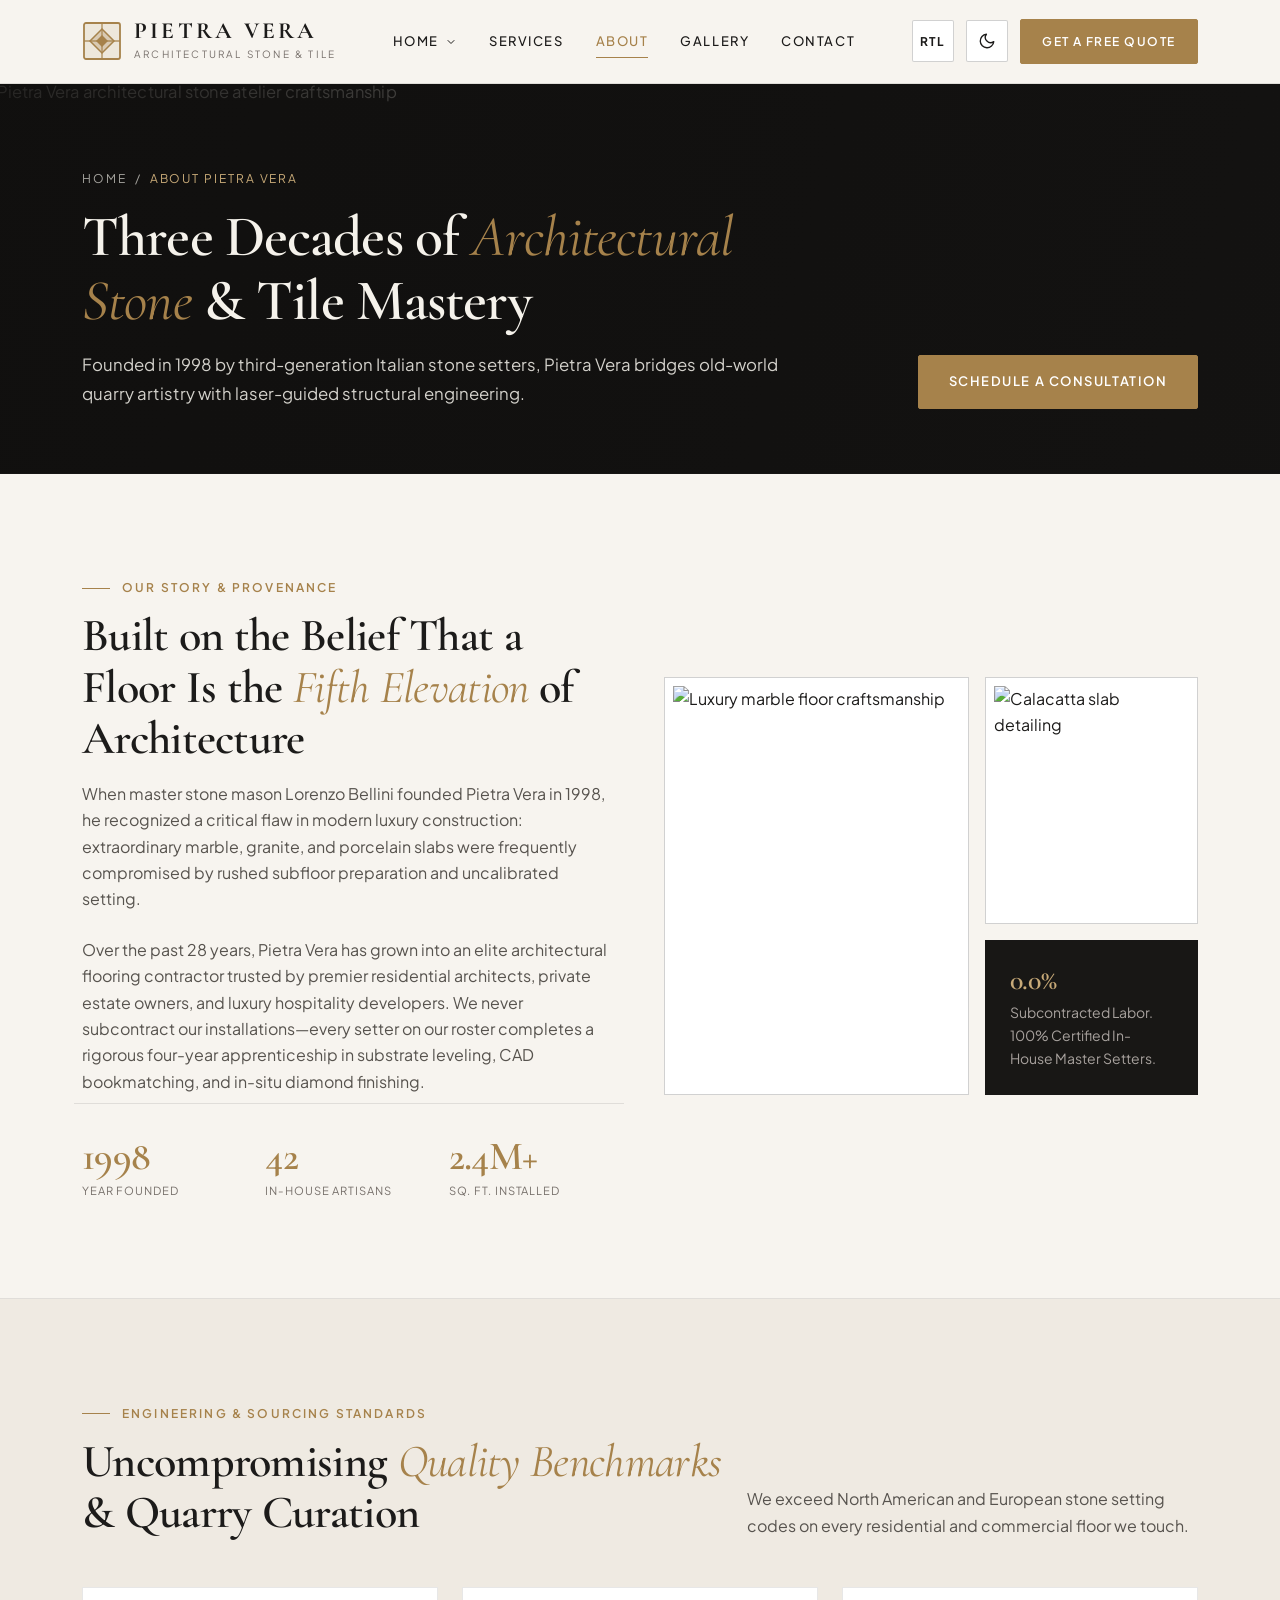
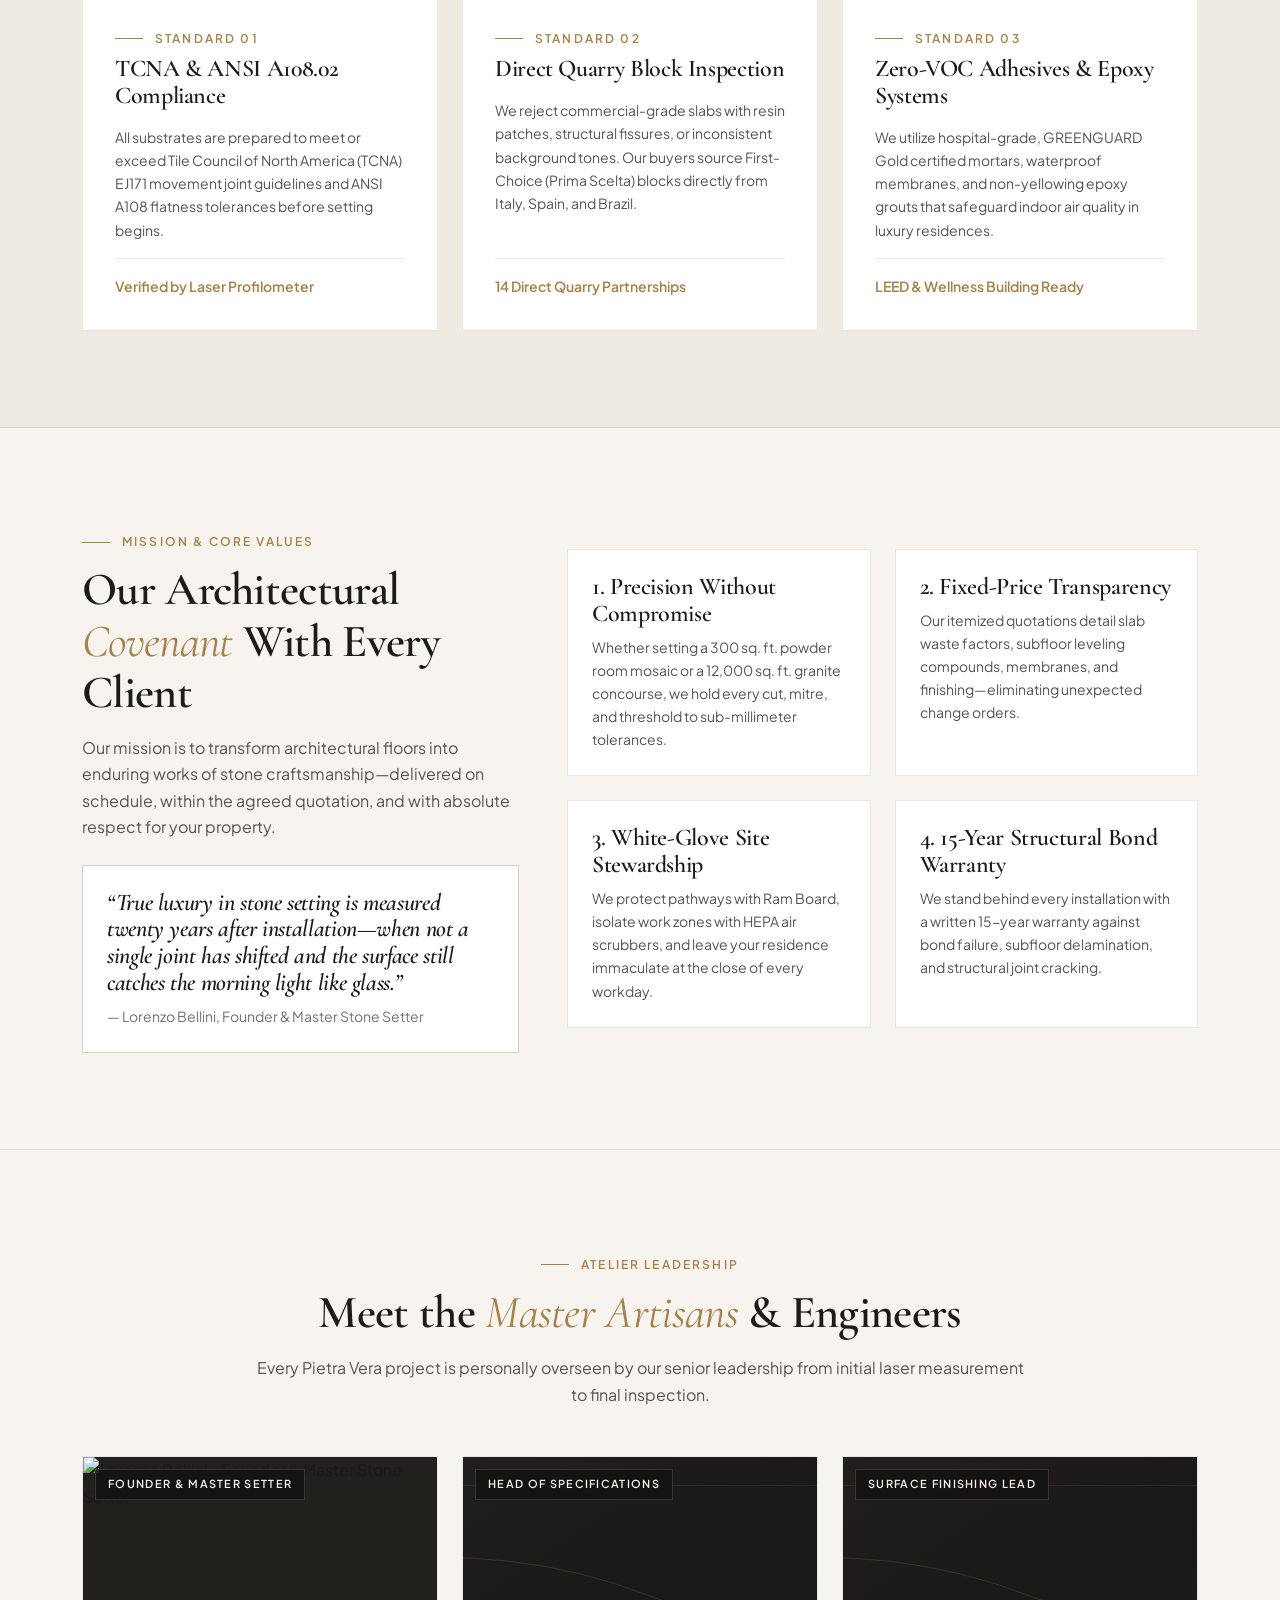
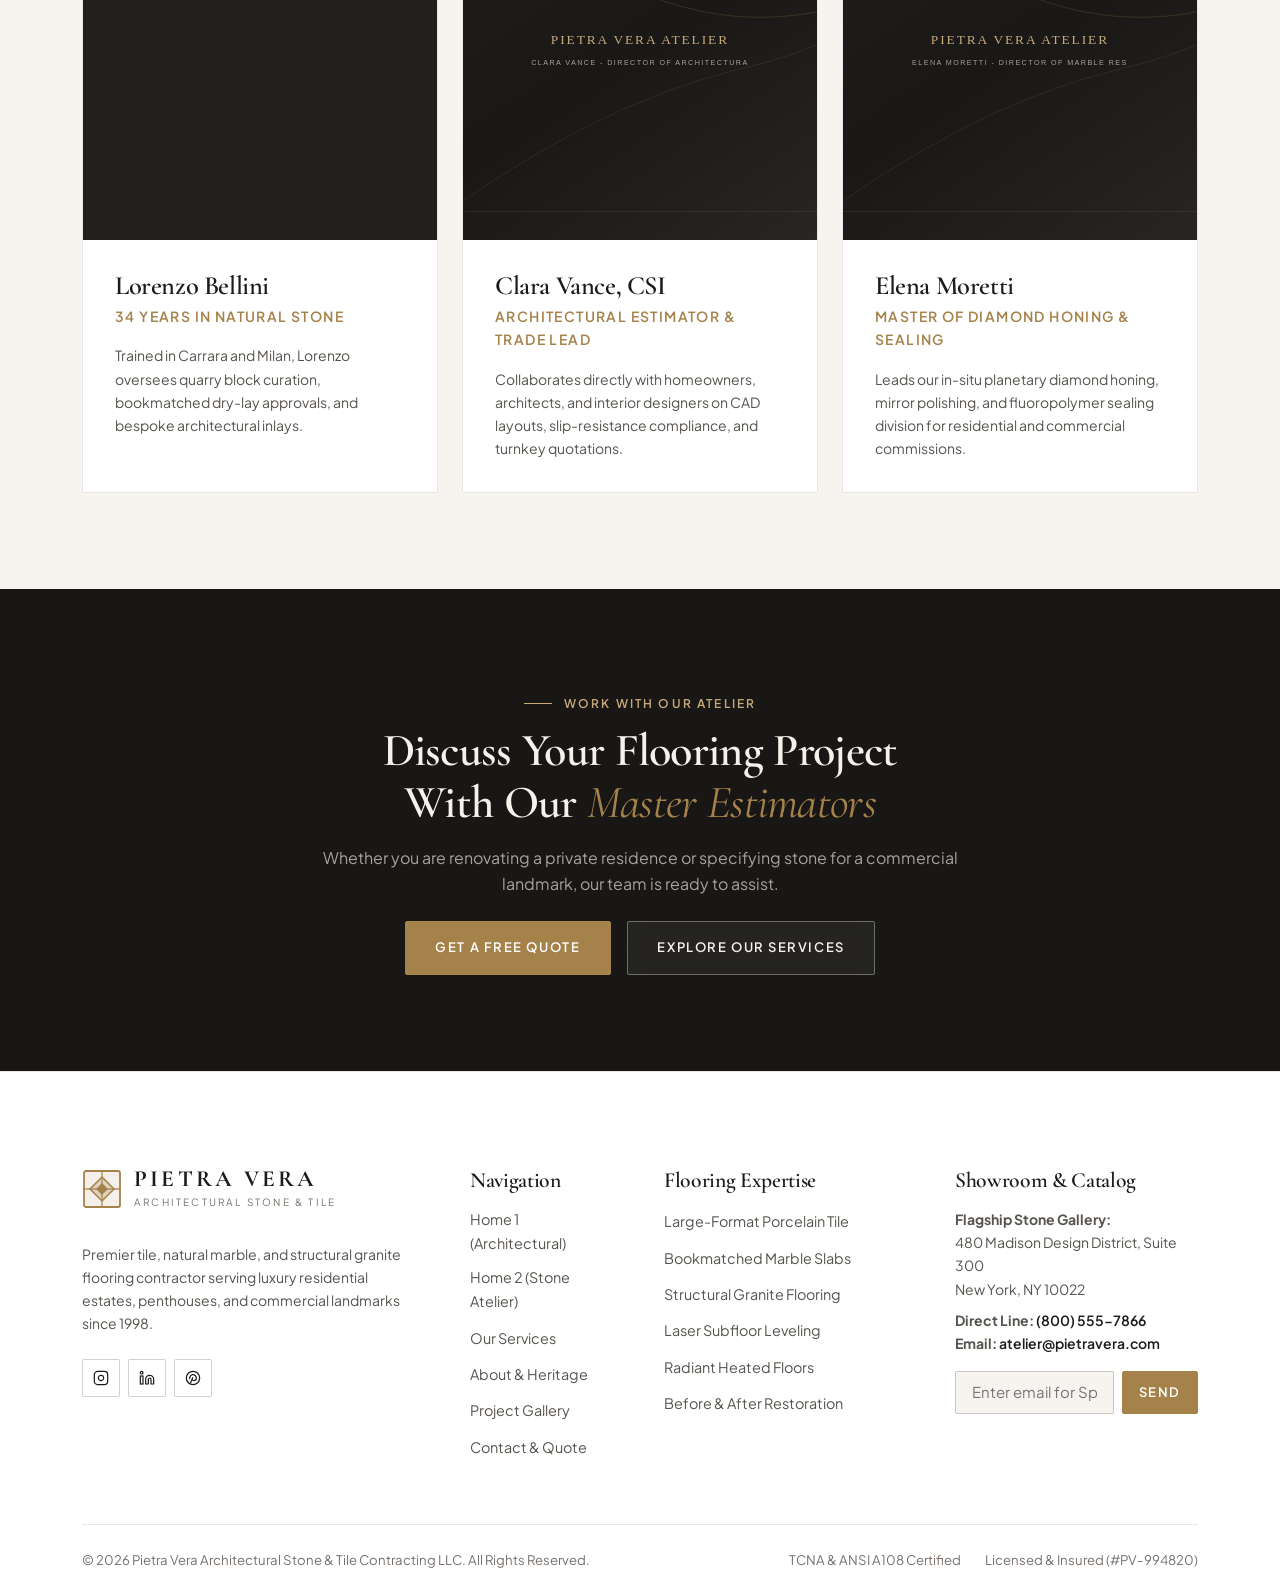
==== commit 997f684e: "Your commit message" ====
--- a/about.html
+++ b/about.html
@@ -34,7 +34,15 @@
   <header class="site-header" id="siteHeader">
     <div class="container navbar-container">
       <a href="index.html" class="brand-logo" aria-label="Pietra Vera Home">
-        <span class="brand-mark" aria-hidden="true"></span>
+        <span class="brand-mark" aria-hidden="true">
+          <svg width="40" height="40" viewBox="0 0 40 40" fill="none" xmlns="http://www.w3.org/2000/svg">
+            <rect x="2" y="2" width="36" height="36" rx="2" fill="rgba(166, 130, 75, 0.12)" stroke="currentColor" stroke-width="1.8" />
+            <line x1="2" y1="20" x2="38" y2="20" stroke="currentColor" stroke-width="1.4" opacity="0.85" />
+            <line x1="20" y1="2" x2="20" y2="38" stroke="currentColor" stroke-width="1.4" opacity="0.85" />
+            <polygon points="20,8 32,20 20,32 8,20" fill="rgba(166, 130, 75, 0.28)" stroke="currentColor" stroke-width="1.5" />
+            <polygon points="20,14 26,20 20,26 14,20" fill="currentColor" />
+          </svg>
+        </span>
         <span class="brand-text">
           <span class="brand-name">Pietra Vera</span>
           <span class="brand-tagline">Architectural Stone &amp; Tile</span>
@@ -69,10 +77,10 @@
             <a href="services.html" class="nav-link-custom">Services</a>
           </li>
           <li class="nav-item-custom">
-            <a href="gallery.html" class="nav-link-custom">Gallery</a>
+            <a href="about.html" class="nav-link-custom active">About</a>
           </li>
           <li class="nav-item-custom">
-            <a href="about.html" class="nav-link-custom active">About</a>
+            <a href="gallery.html" class="nav-link-custom">Gallery</a>
           </li>
           <li class="nav-item-custom">
             <a href="contact.html" class="nav-link-custom">Contact</a>
@@ -119,10 +127,10 @@
           <a href="services.html" class="mobile-nav-link">Services</a>
         </li>
         <li class="mobile-nav-item">
-          <a href="gallery.html" class="mobile-nav-link">Gallery</a>
+          <a href="about.html" class="mobile-nav-link active">About</a>
         </li>
         <li class="mobile-nav-item">
-          <a href="about.html" class="mobile-nav-link active">About</a>
+          <a href="gallery.html" class="mobile-nav-link">Gallery</a>
         </li>
         <li class="mobile-nav-item">
           <a href="contact.html" class="mobile-nav-link">Contact</a>
@@ -213,15 +221,15 @@
           </div>
 
           <div class="col-lg-6" data-gsap-reveal>
-            <div class="row g-3">
+            <div class="row g-3 h-100">
               <div class="col-7">
                 <div class="border p-2 h-100" style="background-color: var(--bg-surface); border-color: var(--border-strong) !important;">
-                  <img src="https://images.unsplash.com/photo-1600585154340-be6161a56a0c?auto=format&fit=crop&w=900&q=85" alt="Luxury marble floor craftsmanship" class="w-100 h-100" style="object-fit: cover; min-height: 360px;">
-                </div>
-              </div>
-              <div class="col-5 d-flex flex-column gap-3">
+                  <img src="https://images.unsplash.com/photo-1600585154340-be6161a56a0c?auto=format&fit=crop&w=1200&q=85" alt="Luxury marble floor craftsmanship" class="w-100 h-100" style="object-fit: cover; object-position: center 40%; min-height: 400px; aspect-ratio: 4/5;">
+                </div>
+              </div>
+              <div class="col-5 d-flex flex-column gap-3 justify-content-between">
                 <div class="border p-2 flex-grow-1" style="background-color: var(--bg-surface); border-color: var(--border-strong) !important;">
-                  <img src="https://images.unsplash.com/photo-1600566753190-17f0baa2a6c3?auto=format&fit=crop&w=600&q=80" alt="Calacatta slab detailing" class="w-100 h-100" style="object-fit: cover;">
+                  <img src="https://images.unsplash.com/photo-1600566753190-17f0baa2a6c3?auto=format&fit=crop&w=800&q=80" alt="Calacatta slab detailing" class="w-100 h-100" style="object-fit: cover; object-position: center; min-height: 180px; aspect-ratio: 4/3;">
                 </div>
                 <div class="p-4 border" style="background-color: var(--bg-dark-section); color: #F5F2EB; border-color: var(--border-strong) !important;">
                   <span class="font-serif fs-3 d-block mb-1" style="color: var(--accent-light);">0.0%</span>
@@ -255,12 +263,14 @@
 
         <div class="row g-4 row-cards-2col">
           <div class="col-lg-4 col-md-6" data-gsap-reveal>
-            <div class="process-step-card">
-              <span class="eyebrow mb-2">Standard 01</span>
-              <h3 class="h4 font-serif mb-3">TCNA &amp; ANSI A108.02 Compliance</h3>
-              <p class="small text-secondary mb-3">
-                All substrates are prepared to meet or exceed Tile Council of North America (TCNA) EJ171 movement joint guidelines and ANSI A108 flatness tolerances before setting begins.
-              </p>
+            <div class="process-step-card h-100 d-flex flex-column justify-content-between">
+              <div>
+                <span class="eyebrow mb-2">Standard 01</span>
+                <h3 class="h4 font-serif mb-3">TCNA &amp; ANSI A108.02 Compliance</h3>
+                <p class="small text-secondary mb-3">
+                  All substrates are prepared to meet or exceed Tile Council of North America (TCNA) EJ171 movement joint guidelines and ANSI A108 flatness tolerances before setting begins.
+                </p>
+              </div>
               <div class="pt-3 border-top small fw-semibold" style="border-color: var(--border-color) !important; color: var(--accent-primary);">
                 Verified by Laser Profilometer
               </div>
@@ -268,25 +278,29 @@
           </div>
 
           <div class="col-lg-4 col-md-6" data-gsap-reveal>
-            <div class="process-step-card">
-              <span class="eyebrow mb-2">Standard 02</span>
-              <h3 class="h4 font-serif mb-3">Direct Quarry Block Inspection</h3>
-              <p class="small text-secondary mb-3">
-                We reject commercial-grade slabs with resin patches, structural fissures, or inconsistent background tones. Our buyers source First-Choice (Prima Scelta) blocks directly from Italy, Spain, and Brazil.
-              </p>
+            <div class="process-step-card h-100 d-flex flex-column justify-content-between">
+              <div>
+                <span class="eyebrow mb-2">Standard 02</span>
+                <h3 class="h4 font-serif mb-3">Direct Quarry Block Inspection</h3>
+                <p class="small text-secondary mb-3">
+                  We reject commercial-grade slabs with resin patches, structural fissures, or inconsistent background tones. Our buyers source First-Choice (Prima Scelta) blocks directly from Italy, Spain, and Brazil.
+                </p>
+              </div>
               <div class="pt-3 border-top small fw-semibold" style="border-color: var(--border-color) !important; color: var(--accent-primary);">
                 14 Direct Quarry Partnerships
               </div>
             </div>
           </div>
 
-          <div class="col-lg-4 col-md-12" data-gsap-reveal>
-            <div class="process-step-card">
-              <span class="eyebrow mb-2">Standard 03</span>
-              <h3 class="h4 font-serif mb-3">Zero-VOC Adhesives &amp; Epoxy Systems</h3>
-              <p class="small text-secondary mb-3">
-                We utilize hospital-grade, GREENGUARD Gold certified mortars, waterproof membranes, and non-yellowing epoxy grouts that safeguard indoor air quality in luxury residences.
-              </p>
+          <div class="col-lg-4 col-md-6" data-gsap-reveal>
+            <div class="process-step-card h-100 d-flex flex-column justify-content-between">
+              <div>
+                <span class="eyebrow mb-2">Standard 03</span>
+                <h3 class="h4 font-serif mb-3">Zero-VOC Adhesives &amp; Epoxy Systems</h3>
+                <p class="small text-secondary mb-3">
+                  We utilize hospital-grade, GREENGUARD Gold certified mortars, waterproof membranes, and non-yellowing epoxy grouts that safeguard indoor air quality in luxury residences.
+                </p>
+              </div>
               <div class="pt-3 border-top small fw-semibold" style="border-color: var(--border-color) !important; color: var(--accent-primary);">
                 LEED &amp; Wellness Building Ready
               </div>
@@ -321,38 +335,46 @@
           <div class="col-lg-7">
             <div class="row g-4 row-cards-2col">
               <div class="col-md-6" data-gsap-reveal>
-                <div class="p-4 border h-100" style="background-color: var(--bg-surface); border-color: var(--border-color) !important;">
-                  <h3 class="h4 font-serif mb-2">1. Precision Without Compromise</h3>
-                  <p class="small text-secondary mb-0">
-                    Whether setting a 300 sq. ft. powder room mosaic or a 12,000 sq. ft. granite concourse, we hold every cut, mitre, and threshold to sub-millimeter tolerances.
-                  </p>
+                <div class="p-4 border h-100 d-flex flex-column justify-content-between" style="background-color: var(--bg-surface); border-color: var(--border-color) !important;">
+                  <div>
+                    <h3 class="h4 font-serif mb-2">1. Precision Without Compromise</h3>
+                    <p class="small text-secondary mb-0">
+                      Whether setting a 300 sq. ft. powder room mosaic or a 12,000 sq. ft. granite concourse, we hold every cut, mitre, and threshold to sub-millimeter tolerances.
+                    </p>
+                  </div>
                 </div>
               </div>
 
               <div class="col-md-6" data-gsap-reveal>
-                <div class="p-4 border h-100" style="background-color: var(--bg-surface); border-color: var(--border-color) !important;">
-                  <h3 class="h4 font-serif mb-2">2. Fixed-Price Transparency</h3>
-                  <p class="small text-secondary mb-0">
-                    Our itemized quotations detail slab waste factors, subfloor leveling compounds, membranes, and finishing—eliminating unexpected change orders.
-                  </p>
+                <div class="p-4 border h-100 d-flex flex-column justify-content-between" style="background-color: var(--bg-surface); border-color: var(--border-color) !important;">
+                  <div>
+                    <h3 class="h4 font-serif mb-2">2. Fixed-Price Transparency</h3>
+                    <p class="small text-secondary mb-0">
+                      Our itemized quotations detail slab waste factors, subfloor leveling compounds, membranes, and finishing—eliminating unexpected change orders.
+                    </p>
+                  </div>
                 </div>
               </div>
 
               <div class="col-md-6" data-gsap-reveal>
-                <div class="p-4 border h-100" style="background-color: var(--bg-surface); border-color: var(--border-color) !important;">
-                  <h3 class="h4 font-serif mb-2">3. White-Glove Site Stewardship</h3>
-                  <p class="small text-secondary mb-0">
-                    We protect pathways with Ram Board, isolate work zones with HEPA air scrubbers, and leave your residence immaculate at the close of every workday.
-                  </p>
+                <div class="p-4 border h-100 d-flex flex-column justify-content-between" style="background-color: var(--bg-surface); border-color: var(--border-color) !important;">
+                  <div>
+                    <h3 class="h4 font-serif mb-2">3. White-Glove Site Stewardship</h3>
+                    <p class="small text-secondary mb-0">
+                      We protect pathways with Ram Board, isolate work zones with HEPA air scrubbers, and leave your residence immaculate at the close of every workday.
+                    </p>
+                  </div>
                 </div>
               </div>
 
               <div class="col-md-6" data-gsap-reveal>
-                <div class="p-4 border h-100" style="background-color: var(--bg-surface); border-color: var(--border-color) !important;">
-                  <h3 class="h4 font-serif mb-2">4. 15-Year Structural Bond Warranty</h3>
-                  <p class="small text-secondary mb-0">
-                    We stand behind every installation with a written 15-year warranty against bond failure, subfloor delamination, and structural joint cracking.
-                  </p>
+                <div class="p-4 border h-100 d-flex flex-column justify-content-between" style="background-color: var(--bg-surface); border-color: var(--border-color) !important;">
+                  <div>
+                    <h3 class="h4 font-serif mb-2">4. 15-Year Structural Bond Warranty</h3>
+                    <p class="small text-secondary mb-0">
+                      We stand behind every installation with a written 15-year warranty against bond failure, subfloor delamination, and structural joint cracking.
+                    </p>
+                  </div>
                 </div>
               </div>
             </div>
@@ -378,49 +400,55 @@
 
         <div class="row g-4 row-cards-2col">
           <div class="col-lg-4 col-md-6" data-gsap-reveal>
-            <div class="architectural-card">
-              <div class="card-media-wrap">
+            <div class="architectural-card h-100 d-flex flex-column">
+              <div class="card-media-wrap aspect-portrait">
                 <img src="https://images.unsplash.com/photo-1560250097-0b93528c311a?auto=format&fit=crop&w=800&q=80" alt="Lorenzo Bellini - Founder & Master Stone Setter" loading="lazy">
                 <span class="card-tag-badge">Founder &amp; Master Setter</span>
               </div>
-              <div class="card-body-luxury">
-                <h3 class="card-title-luxury mb-1">Lorenzo Bellini</h3>
-                <span class="small text-uppercase fw-semibold d-block mb-3" style="letter-spacing: 0.1em; color: var(--accent-primary);">34 Years in Natural Stone</span>
-                <p class="small text-secondary mb-0">
-                  Trained in Carrara and Milan, Lorenzo oversees quarry block curation, bookmatched dry-lay approvals, and bespoke architectural inlays.
-                </p>
+              <div class="card-body-luxury d-flex flex-column flex-grow-1 justify-content-between">
+                <div>
+                  <h3 class="card-title-luxury mb-1">Lorenzo Bellini</h3>
+                  <span class="small text-uppercase fw-semibold d-block mb-3" style="letter-spacing: 0.1em; color: var(--accent-primary);">34 Years in Natural Stone</span>
+                  <p class="small text-secondary mb-0">
+                    Trained in Carrara and Milan, Lorenzo oversees quarry block curation, bookmatched dry-lay approvals, and bespoke architectural inlays.
+                  </p>
+                </div>
               </div>
             </div>
           </div>
 
           <div class="col-lg-4 col-md-6" data-gsap-reveal>
-            <div class="architectural-card">
-              <div class="card-media-wrap">
+            <div class="architectural-card h-100 d-flex flex-column">
+              <div class="card-media-wrap aspect-portrait">
                 <img src="https://images.unsplash.com/photo-1573496359142-b8d87734a5a2?auto=format&fit=crop&w=800&q=80" alt="Clara Vance - Director of Architectural Specifications" loading="lazy">
                 <span class="card-tag-badge">Head of Specifications</span>
               </div>
-              <div class="card-body-luxury">
-                <h3 class="card-title-luxury mb-1">Clara Vance, CSI</h3>
-                <span class="small text-uppercase fw-semibold d-block mb-3" style="letter-spacing: 0.1em; color: var(--accent-primary);">Architectural Estimator &amp; Trade Lead</span>
-                <p class="small text-secondary mb-0">
-                  Collaborates directly with homeowners, architects, and interior designers on CAD layouts, slip-resistance compliance, and turnkey quotations.
-                </p>
-              </div>
-            </div>
-          </div>
-
-          <div class="col-lg-4 col-md-12" data-gsap-reveal>
-            <div class="architectural-card">
-              <div class="card-media-wrap">
+              <div class="card-body-luxury d-flex flex-column flex-grow-1 justify-content-between">
+                <div>
+                  <h3 class="card-title-luxury mb-1">Clara Vance, CSI</h3>
+                  <span class="small text-uppercase fw-semibold d-block mb-3" style="letter-spacing: 0.1em; color: var(--accent-primary);">Architectural Estimator &amp; Trade Lead</span>
+                  <p class="small text-secondary mb-0">
+                    Collaborates directly with homeowners, architects, and interior designers on CAD layouts, slip-resistance compliance, and turnkey quotations.
+                  </p>
+                </div>
+              </div>
+            </div>
+          </div>
+
+          <div class="col-lg-4 col-md-6" data-gsap-reveal>
+            <div class="architectural-card h-100 d-flex flex-column">
+              <div class="card-media-wrap aspect-portrait">
                 <img src="https://images.unsplash.com/photo-1534528741775-53994a69daeb?auto=format&fit=crop&w=800&q=80" alt="Elena Moretti - Director of Marble Restoration & Finishing" loading="lazy">
                 <span class="card-tag-badge">Surface Finishing Lead</span>
               </div>
-              <div class="card-body-luxury">
-                <h3 class="card-title-luxury mb-1">Elena Moretti</h3>
-                <span class="small text-uppercase fw-semibold d-block mb-3" style="letter-spacing: 0.1em; color: var(--accent-primary);">Master of Diamond Honing &amp; Sealing</span>
-                <p class="small text-secondary mb-0">
-                  Leads our in-situ planetary diamond honing, mirror polishing, and fluoropolymer sealing division for residential and commercial commissions.
-                </p>
+              <div class="card-body-luxury d-flex flex-column flex-grow-1 justify-content-between">
+                <div>
+                  <h3 class="card-title-luxury mb-1">Elena Moretti</h3>
+                  <span class="small text-uppercase fw-semibold d-block mb-3" style="letter-spacing: 0.1em; color: var(--accent-primary);">Master of Diamond Honing &amp; Sealing</span>
+                  <p class="small text-secondary mb-0">
+                    Leads our in-situ planetary diamond honing, mirror polishing, and fluoropolymer sealing division for residential and commercial commissions.
+                  </p>
+                </div>
               </div>
             </div>
           </div>
@@ -460,7 +488,15 @@
       <div class="row g-5">
         <div class="col-lg-4 col-md-6">
           <a href="index.html" class="brand-logo mb-3">
-            <span class="brand-mark" aria-hidden="true"></span>
+            <span class="brand-mark" aria-hidden="true">
+              <svg width="40" height="40" viewBox="0 0 40 40" fill="none" xmlns="http://www.w3.org/2000/svg">
+                <rect x="2" y="2" width="36" height="36" rx="2" fill="rgba(166, 130, 75, 0.12)" stroke="currentColor" stroke-width="1.8" />
+                <line x1="2" y1="20" x2="38" y2="20" stroke="currentColor" stroke-width="1.4" opacity="0.85" />
+                <line x1="20" y1="2" x2="20" y2="38" stroke="currentColor" stroke-width="1.4" opacity="0.85" />
+                <polygon points="20,8 32,20 20,32 8,20" fill="rgba(166, 130, 75, 0.28)" stroke="currentColor" stroke-width="1.5" />
+                <polygon points="20,14 26,20 20,26 14,20" fill="currentColor" />
+              </svg>
+            </span>
             <span class="brand-text">
               <span class="brand-name">Pietra Vera</span>
               <span class="brand-tagline">Architectural Stone &amp; Tile</span>
@@ -488,8 +524,8 @@
             <li><a href="index.html">Home 1 (Architectural)</a></li>
             <li><a href="home-2.html">Home 2 (Stone Atelier)</a></li>
             <li><a href="services.html">Our Services</a></li>
+            <li><a href="about.html">About &amp; Heritage</a></li>
             <li><a href="gallery.html">Project Gallery</a></li>
-            <li><a href="about.html">About &amp; Heritage</a></li>
             <li><a href="contact.html">Contact &amp; Quote</a></li>
           </ul>
         </div>
--- a/assets/css/style.css
+++ b/assets/css/style.css
@@ -45,18 +45,30 @@
   --font-body: 'Plus Jakarta Sans', -apple-system, BlinkMacSystemFont, sans-serif;
 
   /* 4px / 8px Spacing Scale */
-  --space-1: 0.25rem;  /* 4px */
-  --space-2: 0.5rem;   /* 8px */
-  --space-3: 0.75rem;  /* 12px */
-  --space-4: 1rem;     /* 16px */
-  --space-5: 1.5rem;   /* 24px */
-  --space-6: 2rem;     /* 32px */
-  --space-7: 2.5rem;   /* 40px */
-  --space-8: 3rem;     /* 48px */
-  --space-9: 4rem;     /* 64px */
-  --space-10: 5rem;    /* 80px */
-  --space-11: 6rem;    /* 96px */
-  --space-12: 7.5rem;  /* 120px */
+  --space-1: 0.25rem;
+  /* 4px */
+  --space-2: 0.5rem;
+  /* 8px */
+  --space-3: 0.75rem;
+  /* 12px */
+  --space-4: 1rem;
+  /* 16px */
+  --space-5: 1.5rem;
+  /* 24px */
+  --space-6: 2rem;
+  /* 32px */
+  --space-7: 2.5rem;
+  /* 40px */
+  --space-8: 3rem;
+  /* 48px */
+  --space-9: 4rem;
+  /* 64px */
+  --space-10: 5rem;
+  /* 80px */
+  --space-11: 6rem;
+  /* 96px */
+  --space-12: 7.5rem;
+  /* 120px */
 
   /* Transitions & Radius */
   --ease-out-expo: cubic-bezier(0.16, 1, 0.3, 1);
@@ -105,7 +117,9 @@
 /* ==========================================================================
    1. BASE & RESET
    ========================================================================== */
-*, *::before, *::after {
+*,
+*::before,
+*::after {
   box-sizing: border-box;
 }
 
@@ -146,7 +160,8 @@
   transition: color var(--transition-fast);
 }
 
-ul, ol {
+ul,
+ol {
   padding-left: 0;
   margin-bottom: 0;
   list-style: none;
@@ -161,7 +176,12 @@
 /* ==========================================================================
    2. TYPOGRAPHY & EDITORIAL HIERARCHY
    ========================================================================== */
-h1, h2, h3, h4, h5, h6,
+h1,
+h2,
+h3,
+h4,
+h5,
+h6,
 .font-serif {
   font-family: var(--font-heading);
   color: var(--text-primary);
@@ -376,25 +396,24 @@
 .brand-mark {
   width: 40px;
   height: 40px;
-  border: 1px solid var(--accent-primary);
-  display: grid;
-  place-items: center;
+  display: inline-flex;
+  align-items: center;
+  justify-content: center;
   position: relative;
-  background-color: var(--accent-subtle);
+  background-color: transparent;
+  color: var(--accent-primary);
   flex-shrink: 0;
-}
-
-.brand-mark::after {
-  content: "";
-  width: 18px;
-  height: 18px;
-  border: 1px solid var(--accent-primary);
-  transform: rotate(45deg);
   transition: transform var(--transition-base);
 }
 
-.brand-logo:hover .brand-mark::after {
-  transform: rotate(135deg);
+.brand-mark svg {
+  width: 100%;
+  height: 100%;
+  transition: transform 0.6s var(--ease-out-expo);
+}
+
+.brand-logo:hover .brand-mark svg {
+  transform: rotate(90deg);
 }
 
 .brand-text {
@@ -507,6 +526,7 @@
 }
 
 @media (min-width: 1025px) {
+
   .has-dropdown:hover .dropdown-menu-custom,
   .has-dropdown:focus-within .dropdown-menu-custom,
   .has-dropdown.is-open .dropdown-menu-custom {
@@ -860,12 +880,10 @@
 .hero-bg-overlay {
   position: absolute;
   inset: 0;
-  background: linear-gradient(
-    105deg,
-    rgba(16, 15, 14, 0.90) 0%,
-    rgba(16, 15, 14, 0.72) 52%,
-    rgba(16, 15, 14, 0.45) 100%
-  );
+  background: linear-gradient(105deg,
+      rgba(16, 15, 14, 0.90) 0%,
+      rgba(16, 15, 14, 0.72) 52%,
+      rgba(16, 15, 14, 0.45) 100%);
   z-index: 1;
 }
 
@@ -1186,12 +1204,10 @@
 .project-showcase-overlay {
   position: absolute;
   inset: 0;
-  background: linear-gradient(
-    to top,
-    rgba(14, 13, 12, 0.92) 0%,
-    rgba(14, 13, 12, 0.35) 55%,
-    rgba(14, 13, 12, 0.05) 100%
-  );
+  background: linear-gradient(to top,
+      rgba(14, 13, 12, 0.92) 0%,
+      rgba(14, 13, 12, 0.35) 55%,
+      rgba(14, 13, 12, 0.05) 100%);
   display: flex;
   flex-direction: column;
   justify-content: flex-end;
@@ -1492,12 +1508,10 @@
 .gallery-figure-overlay {
   position: absolute;
   inset: 0;
-  background: linear-gradient(
-    to top,
-    rgba(14, 13, 12, 0.92) 0%,
-    rgba(14, 13, 12, 0.32) 55%,
-    rgba(14, 13, 12, 0.05) 100%
-  );
+  background: linear-gradient(to top,
+      rgba(14, 13, 12, 0.92) 0%,
+      rgba(14, 13, 12, 0.32) 55%,
+      rgba(14, 13, 12, 0.05) 100%);
   display: flex;
   flex-direction: column;
   justify-content: flex-end;
@@ -1777,7 +1791,7 @@
   margin-top: 5px;
 }
 
-.is-invalid ~ .invalid-feedback-luxury {
+.is-invalid~.invalid-feedback-luxury {
   display: block;
 }
 
@@ -1812,7 +1826,7 @@
   transition: all var(--transition-fast);
 }
 
-.stone-radio-input:checked + .stone-radio-box {
+.stone-radio-input:checked+.stone-radio-box {
   border-color: var(--accent-primary);
   background-color: var(--accent-subtle);
   color: var(--accent-primary);
@@ -1825,6 +1839,17 @@
   border: 1px solid var(--border-color);
   margin-bottom: var(--space-3);
   border-radius: var(--radius-xs);
+  transition: transform var(--transition-fast), border-color var(--transition-fast), box-shadow var(--transition-fast);
+}
+
+.accordion-luxury .accordion-item:hover {
+  border-color: var(--accent-primary);
+  transform: translateX(4px);
+  box-shadow: 0 4px 16px rgba(166, 130, 75, 0.08);
+}
+
+[dir="rtl"] .accordion-luxury .accordion-item:hover {
+  transform: translateX(-4px);
 }
 
 .accordion-luxury .accordion-button {
@@ -1835,16 +1860,107 @@
   font-weight: 600;
   padding: var(--space-4) var(--space-5);
   box-shadow: none;
+  display: flex;
+  align-items: center;
+}
+
+.accordion-luxury .accordion-button::after {
+  content: "";
+  width: 1.35rem;
+  height: 1.35rem;
+  flex-shrink: 0;
+  margin-left: auto;
+  background-image: url("data:image/svg+xml,%3Csvg xmlns='http://www.w3.org/2000/svg' viewBox='0 0 24 24' fill='none' stroke='%23A6824B' stroke-width='2.4' stroke-linecap='round' stroke-linejoin='round'%3E%3Cpolyline points='6 9 12 15 18 9'%3E%3C/polyline%3E%3C/svg%3E");
+  background-repeat: no-repeat;
+  background-position: center;
+  background-size: 1.35rem;
+  transition: transform var(--transition-base);
+}
+
+.accordion-luxury .accordion-button:not(.collapsed)::after {
+  transform: rotate(-180deg);
+  background-image: url("data:image/svg+xml,%3Csvg xmlns='http://www.w3.org/2000/svg' viewBox='0 0 24 24' fill='none' stroke='%23A6824B' stroke-width='2.4' stroke-linecap='round' stroke-linejoin='round'%3E%3Cpolyline points='6 9 12 15 18 9'%3E%3C/polyline%3E%3C/svg%3E");
+}
+
+[data-theme="dark"] .accordion-luxury .accordion-button {
+  color: #F5F2EB !important;
+}
+
+[data-theme="dark"] .accordion-luxury .accordion-button::after {
+  filter: brightness(1.25) drop-shadow(0 0 3px rgba(166, 130, 75, 0.4));
 }
 
 .accordion-luxury .accordion-button:not(.collapsed) {
-  color: var(--accent-primary);
+  color: var(--accent-primary) !important;
   background-color: var(--accent-subtle);
 }
 
 .accordion-luxury .accordion-body {
   color: var(--text-secondary);
   padding: var(--space-4) var(--space-5);
+  line-height: 1.7;
+}
+
+.faq-number-badge {
+  font-family: var(--font-heading);
+  font-size: 1.15rem;
+  font-weight: 700;
+  color: var(--accent-primary);
+  margin-right: var(--space-3);
+  flex-shrink: 0;
+}
+
+[dir="rtl"] .faq-number-badge {
+  margin-right: 0;
+  margin-left: var(--space-3);
+}
+
+/* Home 2 FAQ Animated Section & Background */
+.faq-section-home2 {
+  position: relative;
+  overflow: hidden;
+}
+
+.faq-ambient-bg {
+  position: absolute;
+  inset: 0;
+  background-image: url("https://images.unsplash.com/photo-1600585154340-be6161a56a0c?auto=format&fit=crop&w=1920&q=80");
+  background-size: cover;
+  background-position: center;
+  opacity: 0.05;
+  pointer-events: none;
+  z-index: 0;
+}
+
+[data-theme="dark"] .faq-ambient-bg {
+  opacity: 0.09;
+  filter: grayscale(0.5);
+}
+
+.faq-spec-card {
+  background-color: var(--bg-surface);
+  border: 1px solid var(--border-strong) !important;
+  transition: transform var(--transition-base), box-shadow var(--transition-base);
+}
+
+.faq-spec-card:hover {
+  transform: translateY(-4px);
+  box-shadow: var(--shadow-md);
+}
+
+/* Portrait aspect ratio for leadership & about page images */
+.card-media-wrap.aspect-portrait {
+  aspect-ratio: 1 / 1.08;
+}
+
+.card-media-wrap.aspect-portrait img {
+  object-position: center 20%;
+}
+
+.process-step-card.h-100 {
+  display: flex;
+  flex-direction: column;
+  justify-content: space-between;
 }
 
 /* ==========================================================================
@@ -2067,15 +2183,15 @@
 
 /* Tab & 1024px View: In all pages in all sections, align 2 cards in one row, and last odd card in center */
 @media (min-width: 768px) and (max-width: 1024px) {
-  .row-cards-2col > [class*="col-"] {
+  .row-cards-2col>[class*="col-"] {
     flex: 0 0 50% !important;
     max-width: 50% !important;
     width: 50% !important;
   }
 
   /* When the last card is odd, center it in the row */
-  .row-cards-2col > [class*="col-"]:last-child:nth-child(odd),
-  .row-cards-2col > [class*="col-"].tab-center-odd {
+  .row-cards-2col>[class*="col-"]:last-child:nth-child(odd),
+  .row-cards-2col>[class*="col-"].tab-center-odd {
     margin-left: auto !important;
     margin-right: auto !important;
   }
@@ -2096,9 +2212,9 @@
   .nav-menu-desktop,
   .navbar-cta-desktop,
   .header-btn-desktop,
-  .site-header .navbar-actions > .theme-toggle-btn,
-  .site-header .navbar-actions > .rtl-toggle-btn,
-  .site-header .navbar-actions > .navbar-cta {
+  .site-header .navbar-actions>.theme-toggle-btn,
+  .site-header .navbar-actions>.rtl-toggle-btn,
+  .site-header .navbar-actions>.navbar-cta {
     display: none !important;
   }
 
@@ -2117,6 +2233,42 @@
 
   .project-showcase-media.aspect-tall {
     aspect-ratio: 4 / 3;
+  }
+
+  /* Prevent button touching layout boxes or overflowing on tab & 1024px */
+  .btn-luxury {
+    white-space: normal !important;
+    text-align: center;
+    line-height: 1.35;
+    padding: 0.85rem 1.35rem;
+    max-width: 100%;
+    word-break: break-word;
+  }
+
+  .hero-glass-card {
+    padding: var(--space-5) !important;
+    margin-top: var(--space-4);
+  }
+
+  .hero-glass-card .btn-luxury {
+    margin-top: var(--space-2);
+  }
+
+  /* Service page tab view cards & buttons */
+  .row-cards-2col .p-4.p-md-5 {
+    padding: var(--space-5) !important;
+  }
+
+  .row-cards-2col .btn-luxury {
+    align-self: stretch !important;
+    width: 100% !important;
+  }
+
+  /* Above-footer CTA buttons in Home 1 & inner pages */
+  .bg-dark-architectural .btn-luxury {
+    white-space: normal !important;
+    text-align: center;
+    max-width: 100%;
   }
 }
 
@@ -2287,4 +2439,4 @@
 
 [dir="rtl"] .mobile-toggles-label {
   text-align: right;
-}
+}
